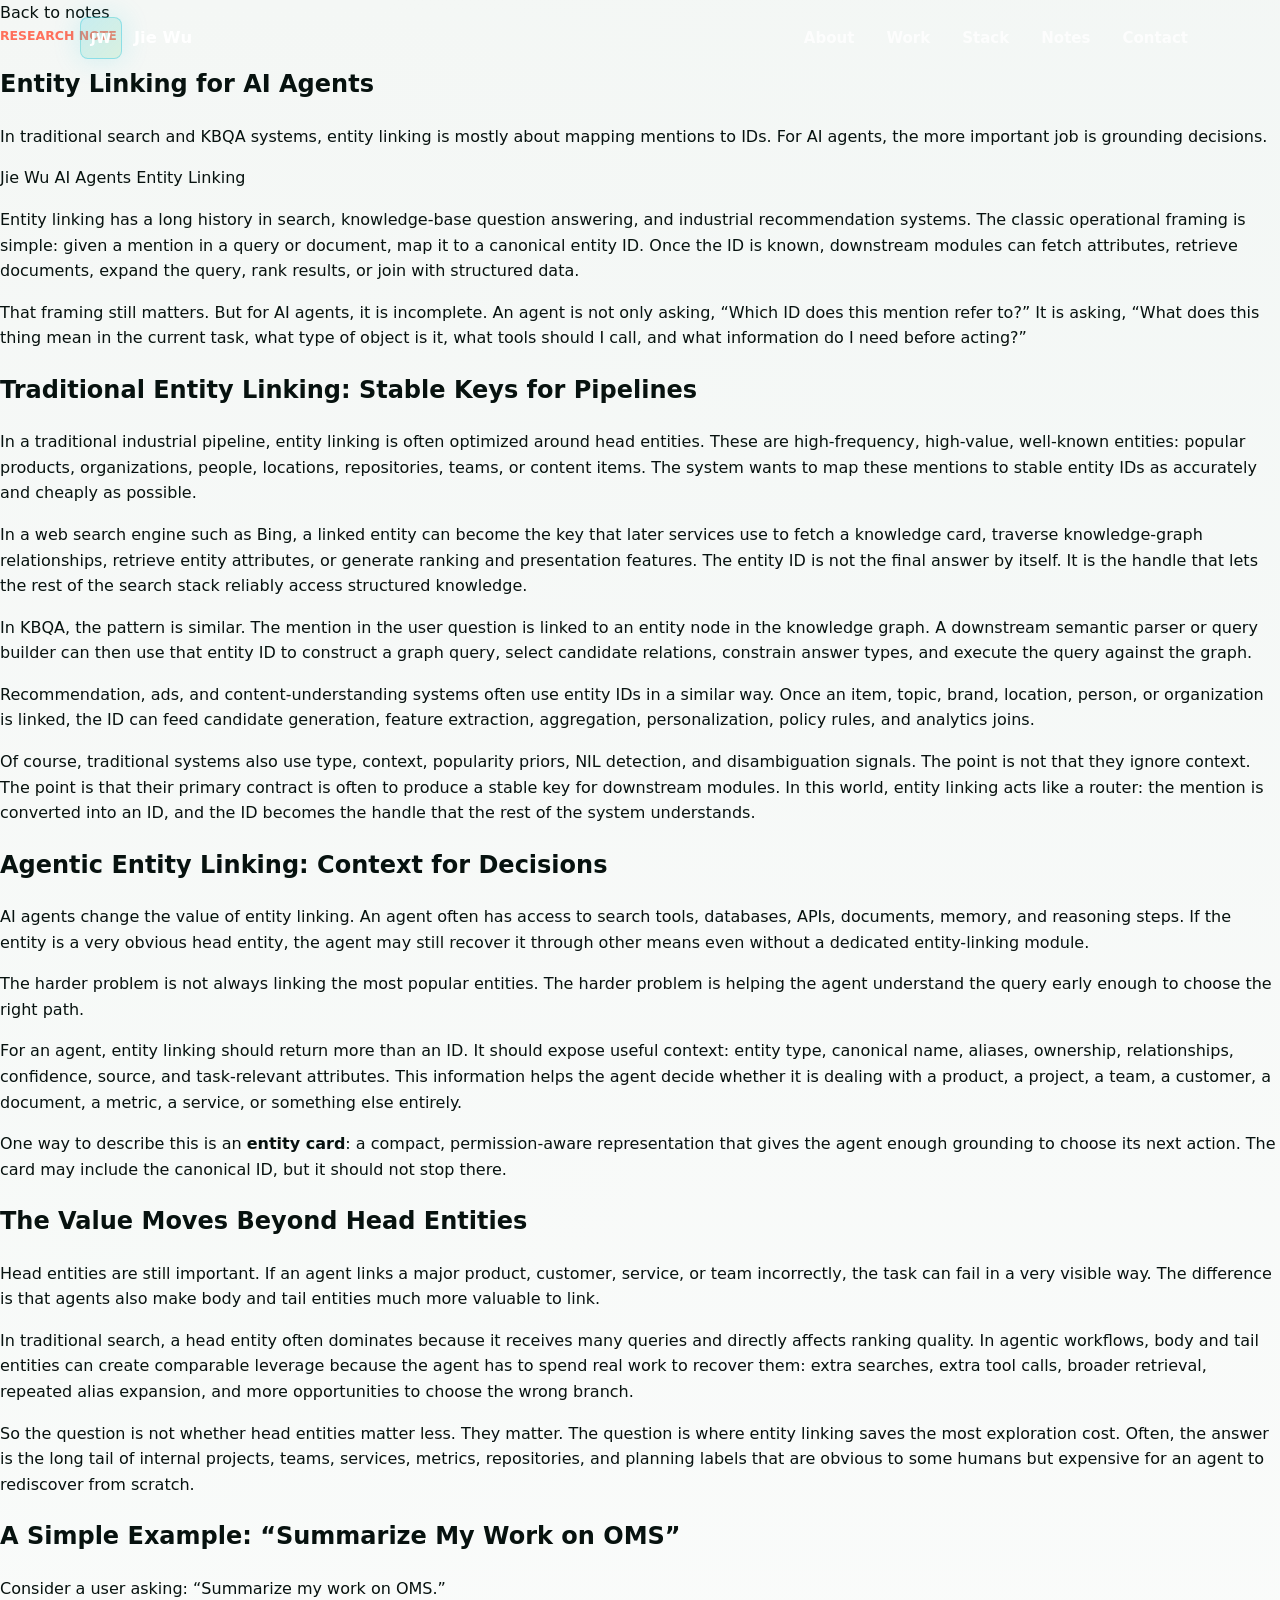
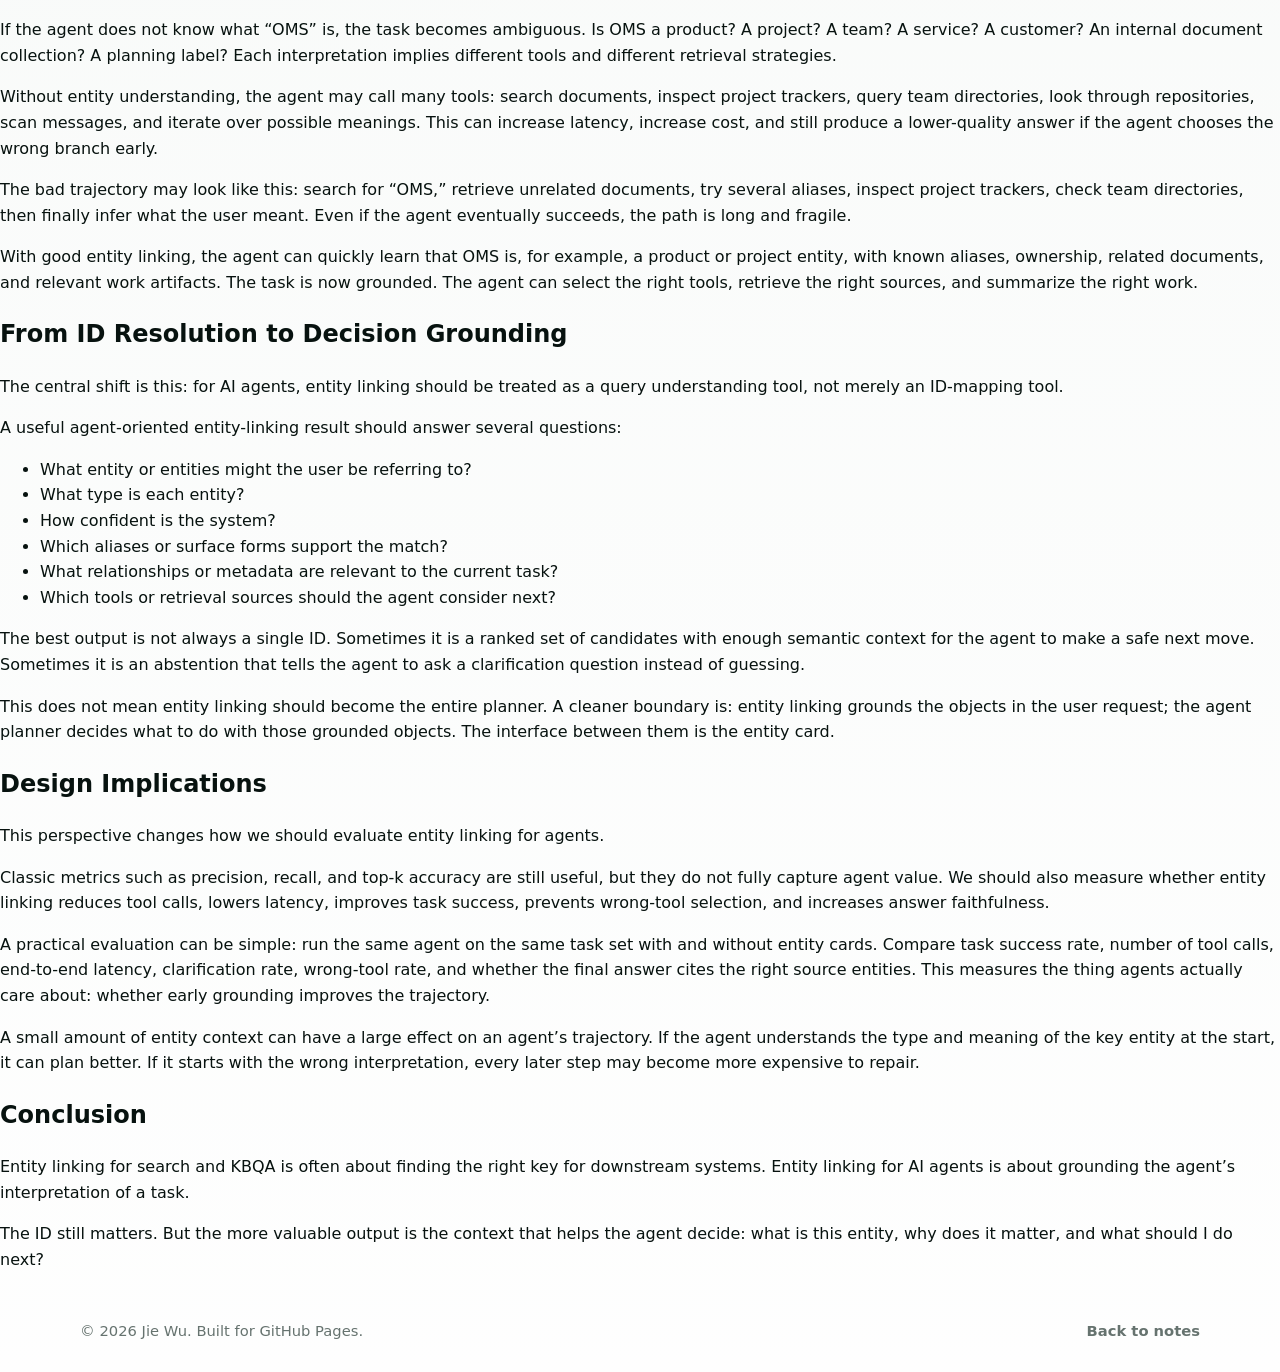
==== articles/entity-linking-for-ai-agents.html @ 27c6b1e0 "new article for EL" ====
<!doctype html>
<html lang="en">
  <head>
    <meta charset="utf-8">
    <meta name="viewport" content="width=device-width, initial-scale=1">
    <meta
      name="description"
      content="Entity linking for AI agents should be treated as decision grounding, not only ID resolution."
    >
    <meta property="og:title" content="Entity Linking for AI Agents | Jie Wu">
    <meta
      property="og:description"
      content="Why entity linking for agents is different from entity linking for search and KBQA."
    >
    <meta property="og:type" content="article">
    <meta property="og:image" content="../assets/hero-ai.png">
    <title>Entity Linking for AI Agents | Jie Wu</title>
    <link rel="stylesheet" href="../styles.css">
  </head>
  <body class="article-page">
    <a class="skip-link" href="#main">Skip to content</a>

    <header class="site-header is-scrolled" data-header>
      <nav class="nav" aria-label="Primary navigation">
        <a class="brand" href="../index.html" aria-label="Back to homepage">
          <span class="brand-mark" aria-hidden="true">JW</span>
          <span class="brand-text">Jie Wu</span>
        </a>

        <button class="nav-toggle" type="button" aria-expanded="false" aria-controls="nav-links">
          <span class="sr-only">Open navigation</span>
          <span aria-hidden="true"></span>
          <span aria-hidden="true"></span>
          <span aria-hidden="true"></span>
        </button>

        <div class="nav-links" id="nav-links">
          <a href="../index.html#about">About</a>
          <a href="../index.html#work">Work</a>
          <a href="../index.html#stack">Stack</a>
          <a href="../index.html#notes">Notes</a>
          <a href="../index.html#contact">Contact</a>
        </div>
      </nav>
    </header>

    <main id="main">
      <article class="article">
        <header class="article-hero">
          <a class="back-link" href="../index.html#notes">Back to notes</a>
          <p class="section-kicker">Research Note</p>
          <h1>Entity Linking for AI Agents</h1>
          <p class="article-subtitle">
            In traditional search and KBQA systems, entity linking is mostly about mapping mentions
            to IDs. For AI agents, the more important job is grounding decisions.
          </p>
          <div class="article-meta">
            <span>Jie Wu</span>
            <span>AI Agents</span>
            <span>Entity Linking</span>
          </div>
        </header>

        <div class="article-body">
          <p>
            Entity linking has a long history in search, knowledge-base question answering, and
            industrial recommendation systems. The classic operational framing is simple: given a
            mention in a query or document, map it to a canonical entity ID. Once the ID is known,
            downstream modules can fetch attributes, retrieve documents, expand the query, rank
            results, or join with structured data.
          </p>

          <p>
            That framing still matters. But for AI agents, it is incomplete. An agent is not only
            asking, “Which ID does this mention refer to?” It is asking, “What does this thing mean
            in the current task, what type of object is it, what tools should I call, and what
            information do I need before acting?”
          </p>

          <h2>Traditional Entity Linking: Stable Keys for Pipelines</h2>
          <p>
            In a traditional industrial pipeline, entity linking is often optimized around head
            entities. These are high-frequency, high-value, well-known entities: popular products,
            organizations, people, locations, repositories, teams, or content items. The system wants
            to map these mentions to stable entity IDs as accurately and cheaply as possible.
          </p>

          <p>
            In a web search engine such as Bing, a linked entity can become the key that later
            services use to fetch a knowledge card, traverse knowledge-graph relationships, retrieve
            entity attributes, or generate ranking and presentation features. The entity ID is not the
            final answer by itself. It is the handle that lets the rest of the search stack reliably
            access structured knowledge.
          </p>

          <p>
            In KBQA, the pattern is similar. The mention in the user question is linked to an entity
            node in the knowledge graph. A downstream semantic parser or query builder can then use
            that entity ID to construct a graph query, select candidate relations, constrain answer
            types, and execute the query against the graph.
          </p>

          <p>
            Recommendation, ads, and content-understanding systems often use entity IDs in a similar
            way. Once an item, topic, brand, location, person, or organization is linked, the ID can
            feed candidate generation, feature extraction, aggregation, personalization, policy
            rules, and analytics joins.
          </p>

          <p>
            Of course, traditional systems also use type, context, popularity priors, NIL detection,
            and disambiguation signals. The point is not that they ignore context. The point is that
            their primary contract is often to produce a stable key for downstream modules. In this
            world, entity linking acts like a router: the mention is converted into an ID, and the ID
            becomes the handle that the rest of the system understands.
          </p>

          <h2>Agentic Entity Linking: Context for Decisions</h2>
          <p>
            AI agents change the value of entity linking. An agent often has access to search tools,
            databases, APIs, documents, memory, and reasoning steps. If the entity is a very obvious
            head entity, the agent may still recover it through other means even without a dedicated
            entity-linking module.
          </p>

          <p>
            The harder problem is not always linking the most popular entities. The harder problem is
            helping the agent understand the query early enough to choose the right path.
          </p>

          <p>
            For an agent, entity linking should return more than an ID. It should expose useful
            context: entity type, canonical name, aliases, ownership, relationships, confidence,
            source, and task-relevant attributes. This information helps the agent decide whether it
            is dealing with a product, a project, a team, a customer, a document, a metric, a service,
            or something else entirely.
          </p>

          <p>
            One way to describe this is an <strong>entity card</strong>: a compact,
            permission-aware representation that gives the agent enough grounding to choose its next
            action. The card may include the canonical ID, but it should not stop there.
          </p>

          <h2>The Value Moves Beyond Head Entities</h2>
          <p>
            Head entities are still important. If an agent links a major product, customer, service,
            or team incorrectly, the task can fail in a very visible way. The difference is that
            agents also make body and tail entities much more valuable to link.
          </p>

          <p>
            In traditional search, a head entity often dominates because it receives many queries and
            directly affects ranking quality. In agentic workflows, body and tail entities can create
            comparable leverage because the agent has to spend real work to recover them: extra
            searches, extra tool calls, broader retrieval, repeated alias expansion, and more
            opportunities to choose the wrong branch.
          </p>

          <p>
            So the question is not whether head entities matter less. They matter. The question is
            where entity linking saves the most exploration cost. Often, the answer is the long tail
            of internal projects, teams, services, metrics, repositories, and planning labels that
            are obvious to some humans but expensive for an agent to rediscover from scratch.
          </p>

          <h2>A Simple Example: “Summarize My Work on OMS”</h2>
          <p>
            Consider a user asking: “Summarize my work on OMS.”
          </p>

          <p>
            If the agent does not know what “OMS” is, the task becomes ambiguous. Is OMS a product?
            A project? A team? A service? A customer? An internal document collection? A planning
            label? Each interpretation implies different tools and different retrieval strategies.
          </p>

          <p>
            Without entity understanding, the agent may call many tools: search documents, inspect
            project trackers, query team directories, look through repositories, scan messages, and
            iterate over possible meanings. This can increase latency, increase cost, and still
            produce a lower-quality answer if the agent chooses the wrong branch early.
          </p>

          <p>
            The bad trajectory may look like this: search for “OMS,” retrieve unrelated documents,
            try several aliases, inspect project trackers, check team directories, then finally infer
            what the user meant. Even if the agent eventually succeeds, the path is long and fragile.
          </p>

          <p>
            With good entity linking, the agent can quickly learn that OMS is, for example, a product
            or project entity, with known aliases, ownership, related documents, and relevant work
            artifacts. The task is now grounded. The agent can select the right tools, retrieve the
            right sources, and summarize the right work.
          </p>

          <h2>From ID Resolution to Decision Grounding</h2>
          <p>
            The central shift is this: for AI agents, entity linking should be treated as a query
            understanding tool, not merely an ID-mapping tool.
          </p>

          <p>
            A useful agent-oriented entity-linking result should answer several questions:
          </p>

          <ul>
            <li>What entity or entities might the user be referring to?</li>
            <li>What type is each entity?</li>
            <li>How confident is the system?</li>
            <li>Which aliases or surface forms support the match?</li>
            <li>What relationships or metadata are relevant to the current task?</li>
            <li>Which tools or retrieval sources should the agent consider next?</li>
          </ul>

          <p>
            The best output is not always a single ID. Sometimes it is a ranked set of candidates
            with enough semantic context for the agent to make a safe next move. Sometimes it is an
            abstention that tells the agent to ask a clarification question instead of guessing.
          </p>

          <p>
            This does not mean entity linking should become the entire planner. A cleaner boundary is:
            entity linking grounds the objects in the user request; the agent planner decides what to
            do with those grounded objects. The interface between them is the entity card.
          </p>

          <h2>Design Implications</h2>
          <p>
            This perspective changes how we should evaluate entity linking for agents.
          </p>

          <p>
            Classic metrics such as precision, recall, and top-k accuracy are still useful, but they
            do not fully capture agent value. We should also measure whether entity linking reduces
            tool calls, lowers latency, improves task success, prevents wrong-tool selection, and
            increases answer faithfulness.
          </p>

          <p>
            A practical evaluation can be simple: run the same agent on the same task set with and
            without entity cards. Compare task success rate, number of tool calls, end-to-end latency,
            clarification rate, wrong-tool rate, and whether the final answer cites the right source
            entities. This measures the thing agents actually care about: whether early grounding
            improves the trajectory.
          </p>

          <p>
            A small amount of entity context can have a large effect on an agent’s trajectory. If the
            agent understands the type and meaning of the key entity at the start, it can plan better.
            If it starts with the wrong interpretation, every later step may become more expensive to
            repair.
          </p>

          <h2>Conclusion</h2>
          <p>
            Entity linking for search and KBQA is often about finding the right key for downstream
            systems. Entity linking for AI agents is about grounding the agent’s interpretation of a
            task.
          </p>

          <p>
            The ID still matters. But the more valuable output is the context that helps the agent
            decide: what is this entity, why does it matter, and what should I do next?
          </p>
        </div>
      </article>
    </main>

    <footer class="footer">
      <p>&copy; <span data-year></span> Jie Wu. Built for GitHub Pages.</p>
      <a href="../index.html#notes">Back to notes</a>
    </footer>

    <script src="../script.js"></script>
  </body>
</html>
---- styles.css ----
:root {
  --bg: #f4f7f5;
  --bg-strong: #e8f1ec;
  --ink: #07120f;
  --muted: #66736f;
  --line: rgba(7, 18, 15, 0.14);
  --panel: rgba(255, 255, 255, 0.82);
  --graphite: #07120f;
  --graphite-2: #0d1d1a;
  --cyan: #24c6dc;
  --green: #4ecb71;
  --amber: #f0b64a;
  --coral: #ff705c;
  --white: #ffffff;
  --shadow: 0 22px 70px rgba(7, 18, 15, 0.16);
  --radius: 8px;
  --max-width: 1120px;
  color-scheme: light;
}

* {
  box-sizing: border-box;
}

html {
  scroll-behavior: smooth;
}

body {
  margin: 0;
  min-width: 320px;
  background:
    linear-gradient(180deg, rgba(244, 247, 245, 0.96), rgba(255, 255, 255, 0.9)),
    radial-gradient(circle at 92% 8%, rgba(36, 198, 220, 0.13), transparent 28%),
    radial-gradient(circle at 8% 42%, rgba(78, 203, 113, 0.12), transparent 26%),
    var(--bg);
  color: var(--ink);
  font-family:
    Inter,
    ui-sans-serif,
    system-ui,
    -apple-system,
    BlinkMacSystemFont,
    "Segoe UI",
    sans-serif;
  line-height: 1.6;
}

body.nav-open {
  overflow: hidden;
}

a {
  color: inherit;
  text-decoration: none;
}

img {
  display: block;
  max-width: 100%;
}

.skip-link {
  position: fixed;
  top: 12px;
  left: 12px;
  z-index: 100;
  transform: translateY(-150%);
  border-radius: var(--radius);
  background: var(--white);
  color: var(--ink);
  padding: 10px 14px;
  transition: transform 180ms ease;
}

.skip-link:focus {
  transform: translateY(0);
}

.sr-only {
  position: absolute;
  width: 1px;
  height: 1px;
  margin: -1px;
  overflow: hidden;
  clip: rect(0, 0, 0, 0);
  white-space: nowrap;
  border: 0;
}

.site-header {
  position: fixed;
  inset: 0 0 auto;
  z-index: 20;
  color: var(--white);
  transition:
    background-color 180ms ease,
    box-shadow 180ms ease,
    backdrop-filter 180ms ease;
}

.site-header.is-scrolled {
  background: rgba(7, 18, 15, 0.82);
  box-shadow: 0 12px 34px rgba(7, 18, 15, 0.24);
  backdrop-filter: blur(18px);
}

.nav {
  display: flex;
  align-items: center;
  justify-content: space-between;
  width: min(100% - 32px, var(--max-width));
  min-height: 76px;
  margin: 0 auto;
  gap: 24px;
}

.brand {
  display: inline-flex;
  align-items: center;
  gap: 12px;
  font-weight: 760;
}

.brand-mark {
  display: grid;
  place-items: center;
  width: 42px;
  aspect-ratio: 1;
  border: 1px solid rgba(36, 198, 220, 0.38);
  border-radius: var(--radius);
  background:
    linear-gradient(135deg, rgba(36, 198, 220, 0.22), rgba(78, 203, 113, 0.16)),
    rgba(255, 255, 255, 0.08);
  color: var(--white);
  font-size: 0.86rem;
  box-shadow: 0 0 28px rgba(36, 198, 220, 0.18);
}

.brand-text {
  font-size: 1.02rem;
}

.nav-links {
  display: flex;
  align-items: center;
  gap: 8px;
  color: rgba(255, 255, 255, 0.78);
  font-size: 0.94rem;
  font-weight: 660;
}

.nav-links a {
  border-radius: var(--radius);
  padding: 10px 12px;
  transition:
    background-color 160ms ease,
    color 160ms ease;
}

.nav-links a:hover,
.nav-links a:focus-visible {
  background: rgba(255, 255, 255, 0.1);
  color: var(--white);
}

.nav-toggle {
  display: none;
  width: 44px;
  aspect-ratio: 1;
  border: 1px solid rgba(255, 255, 255, 0.2);
  border-radius: var(--radius);
  background: rgba(255, 255, 255, 0.08);
  color: var(--white);
}

.nav-toggle span[aria-hidden="true"] {
  display: block;
  width: 18px;
  height: 2px;
  margin: 4px auto;
  border-radius: 999px;
  background: currentColor;
}

.hero {
  position: relative;
  display: grid;
  align-items: end;
  min-height: 90svh;
  padding: 132px 0 66px;
  overflow: hidden;
  isolation: isolate;
  background: var(--graphite);
  color: var(--white);
}

.hero::after {
  content: "";
  position: absolute;
  inset: auto 0 0;
  height: 20%;
  background: linear-gradient(180deg, rgba(244, 247, 245, 0), var(--bg));
  z-index: -1;
}

.hero-image {
  position: absolute;
  inset: 0;
  z-index: -4;
  width: 100%;
  height: 100%;
  object-fit: cover;
}

.hero-scrim {
  position: absolute;
  inset: 0;
  z-index: -3;
  background:
    linear-gradient(90deg, rgba(7, 18, 15, 0.94) 0%, rgba(7, 18, 15, 0.76) 38%, rgba(7, 18, 15, 0.22) 78%),
    linear-gradient(0deg, rgba(7, 18, 15, 0.72), rgba(7, 18, 15, 0.1));
}

.hero-grid {
  position: absolute;
  inset: 0;
  z-index: -2;
  opacity: 0.32;
  background-image:
    linear-gradient(rgba(36, 198, 220, 0.16) 1px, transparent 1px),
    linear-gradient(90deg, rgba(36, 198, 220, 0.12) 1px, transparent 1px);
  background-size: 56px 56px;
  mask-image: linear-gradient(90deg, rgba(0, 0, 0, 0.76), transparent 70%);
}

.hero-content {
  width: min(100% - 32px, var(--max-width));
  margin: 0 auto;
}

.eyebrow,
.section-kicker {
  margin: 0 0 14px;
  color: var(--coral);
  font-size: 0.78rem;
  font-weight: 850;
  letter-spacing: 0;
  text-transform: uppercase;
}

.hero h1,
.section h2,
.contact-section h2 {
  margin: 0;
  font-weight: 820;
  line-height: 1.04;
  letter-spacing: 0;
}

.hero h1 {
  max-width: 760px;
  color: var(--white);
  font-size: clamp(4rem, 11vw, 8.8rem);
}

.hero-copy {
  max-width: 690px;
  margin: 24px 0 0;
  color: rgba(255, 255, 255, 0.78);
  font-size: clamp(1.08rem, 2vw, 1.36rem);
}

.hero-actions,
.contact-actions {
  display: flex;
  flex-wrap: wrap;
  gap: 12px;
  margin-top: 32px;
}

.button {
  display: inline-flex;
  align-items: center;
  justify-content: center;
  min-height: 48px;
  border: 1px solid transparent;
  border-radius: var(--radius);
  padding: 12px 18px;
  font-weight: 780;
  transition:
    transform 160ms ease,
    box-shadow 160ms ease,
    background-color 160ms ease,
    border-color 160ms ease;
}

.button:hover,
.button:focus-visible {
  transform: translateY(-2px);
}

.button.primary {
  background: var(--green);
  color: var(--graphite);
  box-shadow: 0 14px 30px rgba(78, 203, 113, 0.24);
}

.button.secondary {
  border-color: rgba(255, 255, 255, 0.22);
  background: rgba(255, 255, 255, 0.08);
  color: var(--white);
}

.hero-stats {
  display: grid;
  grid-template-columns: repeat(3, minmax(0, 1fr));
  width: min(100%, 820px);
  margin: 48px 0 0;
  border: 1px solid rgba(255, 255, 255, 0.16);
  border-radius: var(--radius);
  background: rgba(7, 18, 15, 0.58);
  box-shadow: 0 24px 70px rgba(7, 18, 15, 0.28);
  backdrop-filter: blur(16px);
}

.hero-stats div {
  padding: 18px;
}

.hero-stats div + div {
  border-left: 1px solid rgba(255, 255, 255, 0.14);
}

.hero-stats dt {
  margin: 0 0 4px;
  color: rgba(255, 255, 255, 0.56);
  font-size: 0.78rem;
  font-weight: 850;
  text-transform: uppercase;
}

.hero-stats dd {
  margin: 0;
  color: var(--white);
  font-size: 0.98rem;
  font-weight: 780;
}

.section {
  padding: 92px 0;
}

.section-inner {
  width: min(100% - 32px, var(--max-width));
  margin: 0 auto;
}

.two-column {
  display: grid;
  grid-template-columns: minmax(0, 0.9fr) minmax(0, 1fr);
  gap: 64px;
  align-items: start;
}

.section h2 {
  max-width: 820px;
  color: var(--ink);
  font-size: clamp(2rem, 4vw, 3.9rem);
}

.prose {
  color: rgba(7, 18, 15, 0.72);
  font-size: 1.06rem;
}

.prose p {
  margin: 0;
}

.prose p + p {
  margin-top: 18px;
}

.intro-band {
  background:
    linear-gradient(135deg, rgba(36, 198, 220, 0.12), rgba(78, 203, 113, 0.1)),
    var(--bg-strong);
}

.stack-band {
  background:
    linear-gradient(135deg, rgba(7, 18, 15, 0.96), rgba(13, 29, 26, 0.94)),
    var(--graphite);
  color: var(--white);
}

.stack-band h2 {
  color: var(--white);
}

.section-heading {
  display: flex;
  align-items: end;
  justify-content: space-between;
  gap: 24px;
  margin-bottom: 34px;
}

.text-link {
  display: inline-flex;
  align-items: center;
  min-height: 40px;
  border-bottom: 2px solid var(--green);
  color: var(--graphite-2);
  font-weight: 820;
}

.project-grid,
.signal-grid {
  display: grid;
  grid-template-columns: repeat(3, minmax(0, 1fr));
  gap: 18px;
}

.project-card,
.signal-card {
  border-radius: var(--radius);
}

.project-card {
  display: flex;
  flex-direction: column;
  min-height: 382px;
  border: 1px solid var(--line);
  background: var(--white);
  padding: 24px;
  box-shadow: 0 16px 44px rgba(7, 18, 15, 0.08);
}

.project-card.accent {
  background:
    linear-gradient(135deg, rgba(36, 198, 220, 0.11), rgba(255, 255, 255, 0.86)),
    #eefafd;
}

.project-card.dark {
  background:
    linear-gradient(135deg, rgba(36, 198, 220, 0.12), rgba(78, 203, 113, 0.1)),
    var(--graphite-2);
  color: var(--white);
}

.project-meta {
  display: flex;
  justify-content: space-between;
  gap: 16px;
  color: var(--muted);
  font-size: 0.78rem;
  font-weight: 860;
  text-transform: uppercase;
}

.project-card.dark .project-meta,
.project-card.dark p {
  color: rgba(255, 255, 255, 0.7);
}

.project-card h3 {
  margin: auto 0 14px;
  font-size: 1.58rem;
  line-height: 1.18;
}

.project-card p {
  margin: 0;
  color: rgba(7, 18, 15, 0.68);
}

.project-card a {
  align-self: flex-start;
  margin-top: 30px;
  border-bottom: 2px solid currentColor;
  font-weight: 820;
}

.signal-grid {
  grid-template-columns: repeat(4, minmax(0, 1fr));
}

.signal-card {
  min-height: 238px;
  border: 1px solid rgba(255, 255, 255, 0.13);
  background:
    linear-gradient(180deg, rgba(255, 255, 255, 0.08), rgba(255, 255, 255, 0.03));
  padding: 22px;
}

.signal-card span {
  color: var(--green);
  font-size: 0.8rem;
  font-weight: 860;
  text-transform: uppercase;
}

.signal-card p {
  margin: 72px 0 0;
  color: rgba(255, 255, 255, 0.72);
}

.writing-list {
  display: grid;
  border-top: 1px solid var(--line);
}

.writing-item {
  display: flex;
  align-items: center;
  justify-content: space-between;
  gap: 18px;
  min-height: 82px;
  border-bottom: 1px solid var(--line);
  color: var(--ink);
  font-size: 1.18rem;
  font-weight: 780;
  transition:
    color 160ms ease,
    padding-left 160ms ease;
}

.writing-item:hover,
.writing-item:focus-visible {
  padding-left: 10px;
  color: #0f7a59;
}

.writing-item small {
  color: var(--muted);
  font-size: 0.78rem;
  font-weight: 860;
  text-transform: uppercase;
}

.contact-section {
  padding: 104px 0;
  background:
    linear-gradient(135deg, rgba(36, 198, 220, 0.08), rgba(78, 203, 113, 0.1)),
    var(--graphite);
  color: var(--white);
}

.contact-inner {
  width: min(100% - 32px, 900px);
  margin: 0 auto;
  text-align: center;
}

.contact-section h2 {
  color: var(--white);
  font-size: clamp(2rem, 4.6vw, 4.2rem);
}

.contact-actions {
  justify-content: center;
}

.contact-section .button.secondary {
  border-color: rgba(255, 255, 255, 0.22);
  background: rgba(255, 255, 255, 0.08);
  color: var(--white);
}

.footer {
  display: flex;
  align-items: center;
  justify-content: space-between;
  gap: 18px;
  width: min(100% - 32px, var(--max-width));
  min-height: 84px;
  margin: 0 auto;
  color: var(--muted);
  font-size: 0.92rem;
}

.footer p {
  margin: 0;
}

.footer a {
  font-weight: 820;
}

@media (max-width: 960px) {
  .signal-grid {
    grid-template-columns: repeat(2, minmax(0, 1fr));
  }
}

@media (max-width: 860px) {
  .nav-toggle {
    display: block;
  }

  .nav-links {
    position: fixed;
    inset: 76px 16px auto;
    display: grid;
    gap: 4px;
    border: 1px solid rgba(255, 255, 255, 0.14);
    border-radius: var(--radius);
    background: rgba(7, 18, 15, 0.94);
    padding: 10px;
    box-shadow: var(--shadow);
    transform: translateY(-16px);
    opacity: 0;
    pointer-events: none;
    transition:
      opacity 160ms ease,
      transform 160ms ease;
  }

  body.nav-open .nav-links {
    transform: translateY(0);
    opacity: 1;
    pointer-events: auto;
  }

  .hero {
    min-height: auto;
    padding: 118px 0 54px;
  }

  .hero-scrim {
    background:
      linear-gradient(90deg, rgba(7, 18, 15, 0.96), rgba(7, 18, 15, 0.68)),
      linear-gradient(0deg, rgba(7, 18, 15, 0.76), rgba(7, 18, 15, 0.18));
  }

  .hero h1 {
    font-size: clamp(3.4rem, 18vw, 5.6rem);
  }

  .hero-stats,
  .two-column,
  .project-grid {
    grid-template-columns: 1fr;
  }

  .hero-stats div + div {
    border-top: 1px solid rgba(255, 255, 255, 0.14);
    border-left: 0;
  }

  .section {
    padding: 70px 0;
  }

  .section-heading {
    align-items: start;
    flex-direction: column;
  }

  .project-card {
    min-height: 300px;
  }
}

@media (max-width: 620px) {
  .nav {
    width: min(100% - 24px, var(--max-width));
  }

  .brand-text {
    display: none;
  }

  .hero-content,
  .section-inner,
  .contact-inner,
  .footer {
    width: min(100% - 24px, var(--max-width));
  }

  .hero-actions,
  .contact-actions {
    flex-direction: column;
  }

  .button {
    width: 100%;
  }

  .signal-grid {
    grid-template-columns: 1fr;
  }

  .signal-card {
    min-height: 190px;
  }

  .signal-card p {
    margin-top: 46px;
  }

  .writing-item {
    align-items: start;
    flex-direction: column;
    justify-content: center;
    min-height: 104px;
  }

  .footer {
    flex-direction: column;
    align-items: flex-start;
    justify-content: center;
    padding: 24px 0;
  }
}

@media (prefers-reduced-motion: reduce) {
  *,
  *::before,
  *::after {
    scroll-behavior: auto !important;
    transition-duration: 0.01ms !important;
    animation-duration: 0.01ms !important;
    animation-iteration-count: 1 !important;
  }
}
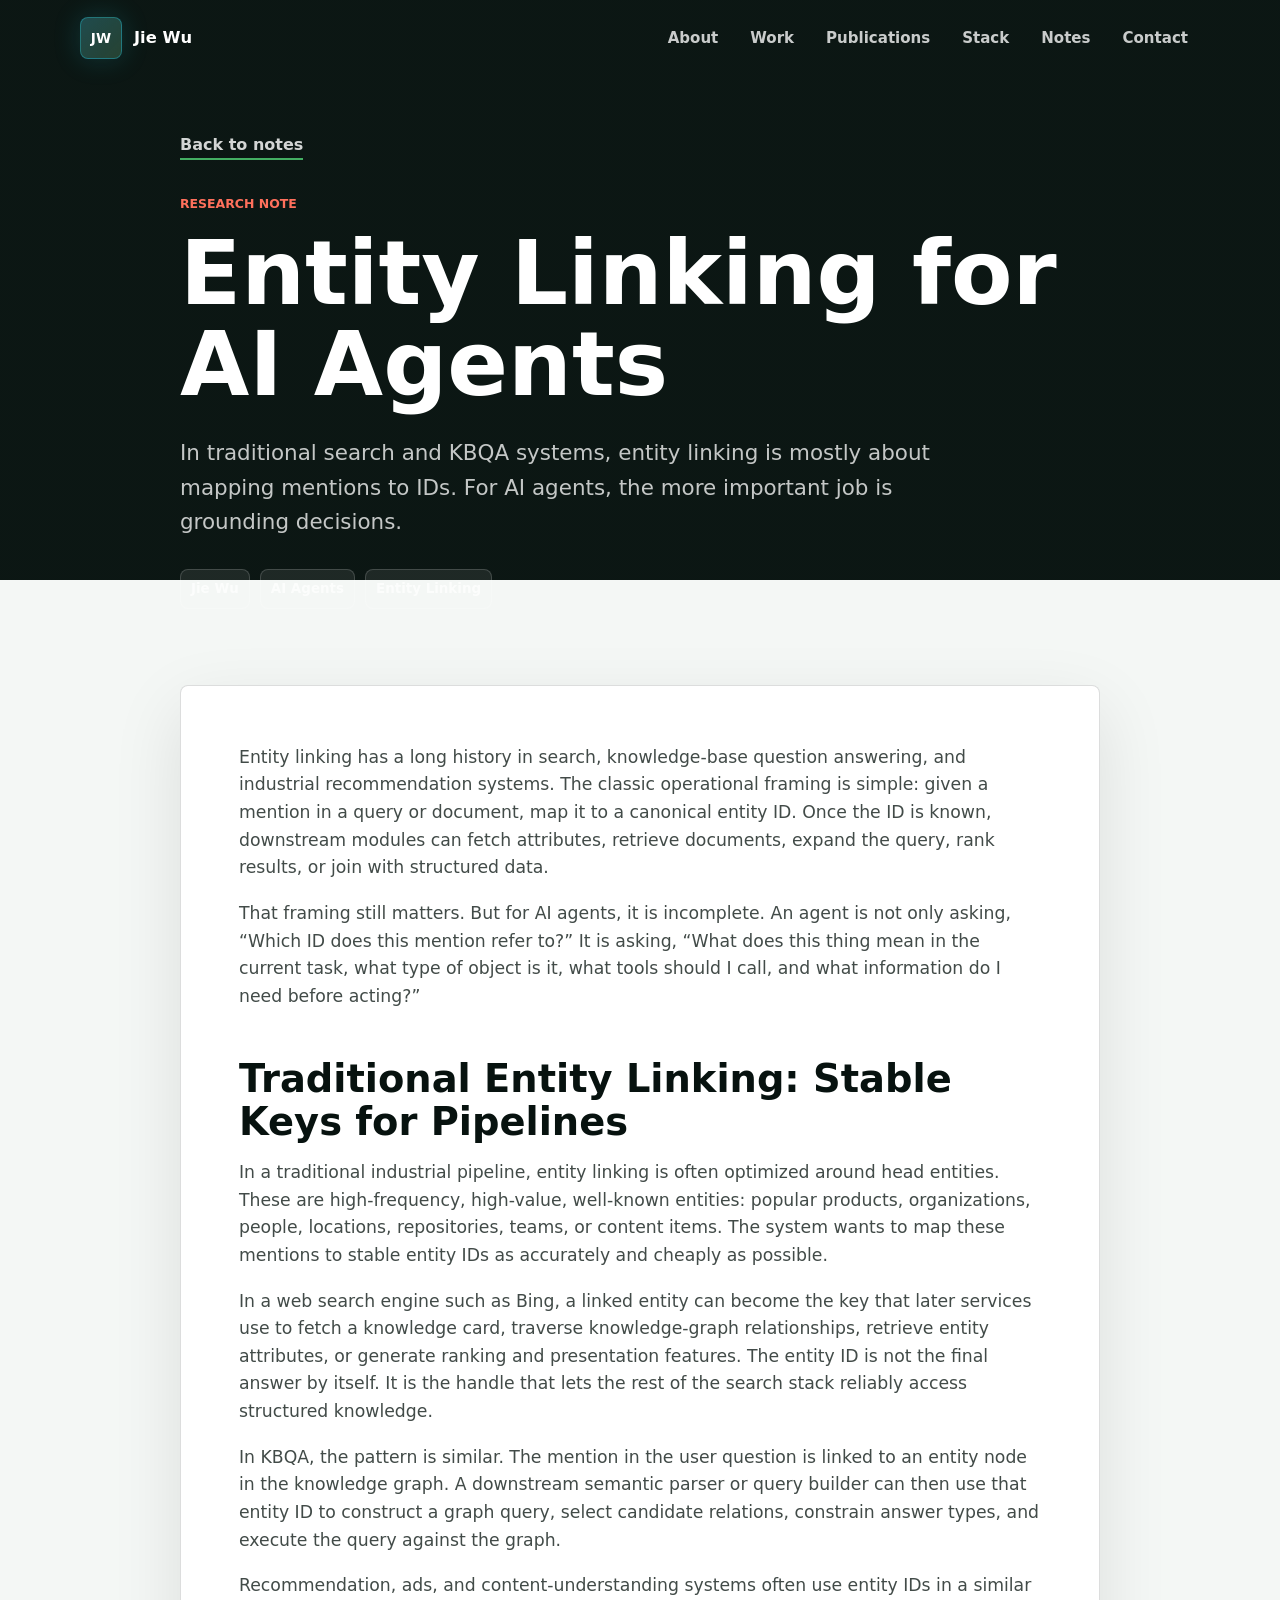
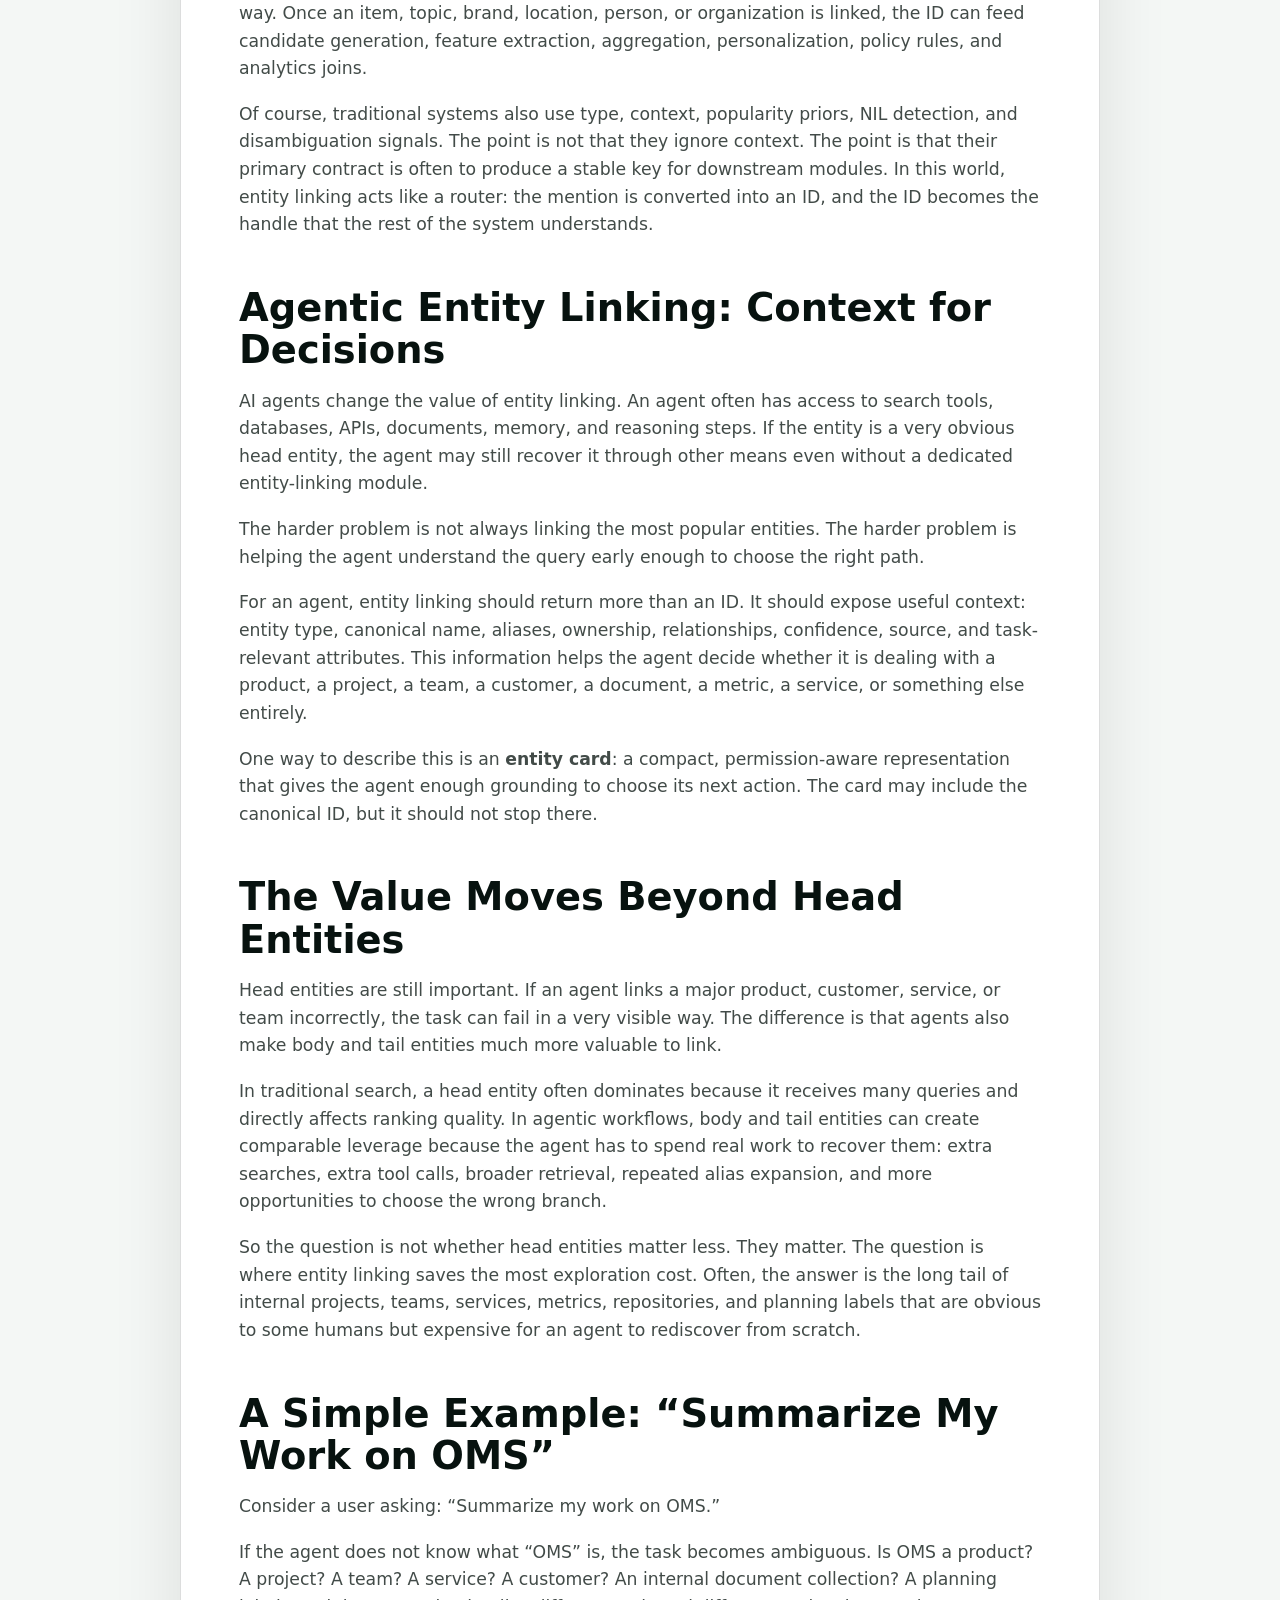
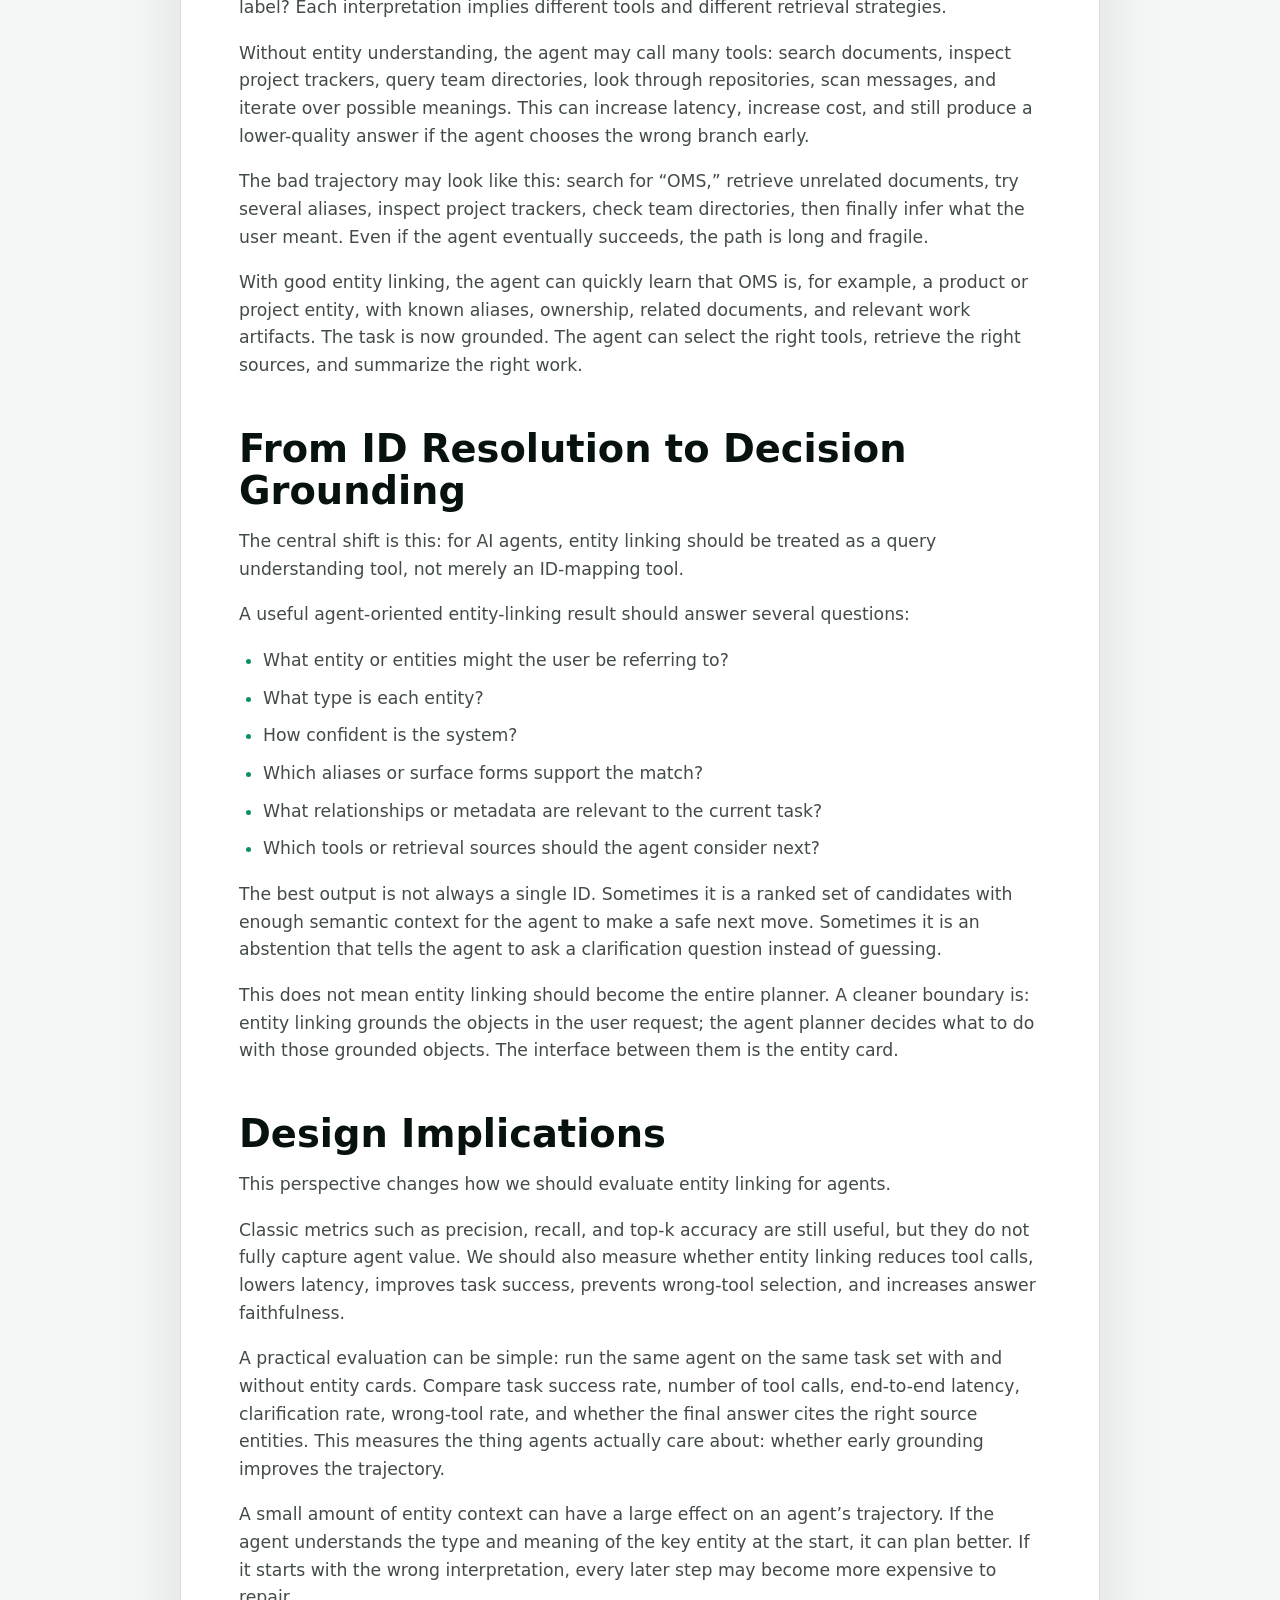
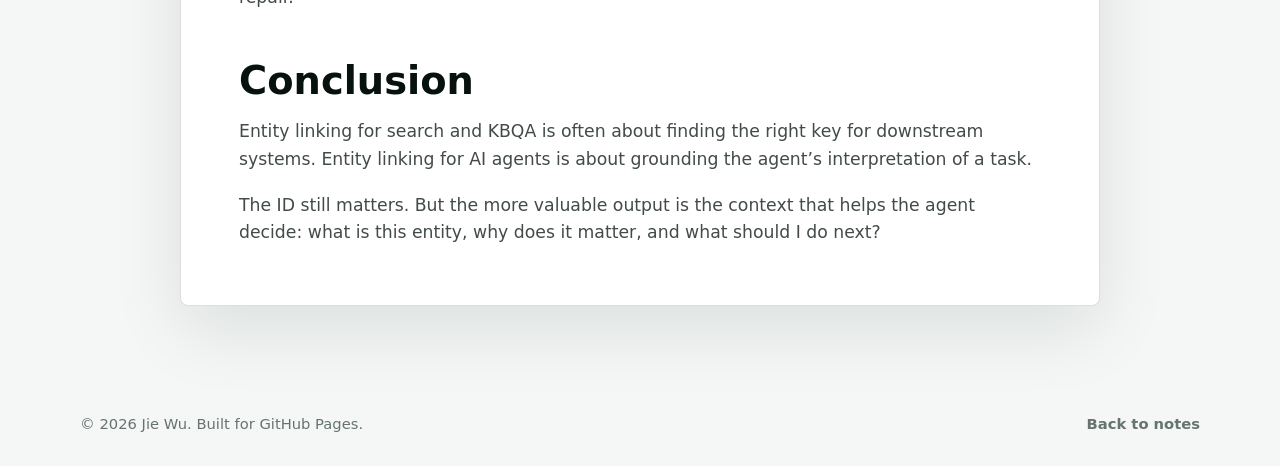
==== commit b3b6e361: "modify homepage" ====
--- a/articles/entity-linking-for-ai-agents.html
+++ b/articles/entity-linking-for-ai-agents.html
@@ -37,6 +37,7 @@
         <div class="nav-links" id="nav-links">
           <a href="../index.html#about">About</a>
           <a href="../index.html#work">Work</a>
+          <a href="../index.html#publications">Publications</a>
           <a href="../index.html#stack">Stack</a>
           <a href="../index.html#notes">Notes</a>
           <a href="../index.html#contact">Contact</a>
--- a/styles.css
+++ b/styles.css
@@ -50,6 +50,12 @@
   overflow: hidden;
 }
 
+body.article-page {
+  background:
+    linear-gradient(180deg, rgba(7, 18, 15, 0.98) 0, rgba(7, 18, 15, 0.98) 580px, rgba(244, 247, 245, 0.98) 580px),
+    var(--bg);
+}
+
 a {
   color: inherit;
   text-decoration: none;
@@ -416,11 +422,119 @@
   font-weight: 820;
 }
 
+.profile-links {
+  display: flex;
+  flex-wrap: wrap;
+  gap: 18px;
+}
+
 .project-grid,
 .signal-grid {
   display: grid;
   grid-template-columns: repeat(3, minmax(0, 1fr));
   gap: 18px;
+}
+
+.publications-band {
+  background:
+    linear-gradient(135deg, rgba(36, 198, 220, 0.08), rgba(78, 203, 113, 0.08)),
+    #f8fbfa;
+}
+
+.research-profile {
+  display: grid;
+  grid-template-columns: minmax(0, 0.9fr) minmax(0, 1.1fr);
+  gap: 18px;
+  margin-bottom: 24px;
+}
+
+.profile-panel,
+.publication-item {
+  border: 1px solid var(--line);
+  border-radius: var(--radius);
+  background: rgba(255, 255, 255, 0.86);
+  box-shadow: 0 16px 44px rgba(7, 18, 15, 0.07);
+}
+
+.profile-panel {
+  padding: 24px;
+}
+
+.profile-label {
+  color: var(--coral);
+  font-size: 0.78rem;
+  font-weight: 860;
+  text-transform: uppercase;
+}
+
+.profile-panel h3 {
+  margin: 52px 0 12px;
+  font-size: 1.48rem;
+  line-height: 1.18;
+}
+
+.profile-panel p {
+  margin: 0;
+  color: rgba(7, 18, 15, 0.68);
+}
+
+.topic-cloud {
+  display: flex;
+  flex-wrap: wrap;
+  align-content: flex-start;
+  gap: 10px;
+  border: 1px solid var(--line);
+  border-radius: var(--radius);
+  background:
+    linear-gradient(135deg, rgba(7, 18, 15, 0.94), rgba(13, 29, 26, 0.9)),
+    var(--graphite);
+  padding: 22px;
+}
+
+.topic-cloud span {
+  border: 1px solid rgba(255, 255, 255, 0.16);
+  border-radius: var(--radius);
+  background: rgba(255, 255, 255, 0.07);
+  color: rgba(255, 255, 255, 0.82);
+  padding: 8px 10px;
+  font-size: 0.88rem;
+  font-weight: 760;
+}
+
+.publication-list {
+  display: grid;
+  gap: 12px;
+}
+
+.publication-item {
+  display: grid;
+  grid-template-columns: minmax(0, 1fr) auto;
+  gap: 18px;
+  align-items: center;
+  padding: 20px 22px;
+}
+
+.publication-item h3 {
+  margin: 0 0 8px;
+  font-size: 1.1rem;
+  line-height: 1.28;
+}
+
+.publication-item p {
+  margin: 0 0 8px;
+  color: rgba(7, 18, 15, 0.62);
+}
+
+.publication-item span {
+  color: #0f7a59;
+  font-size: 0.82rem;
+  font-weight: 820;
+  text-transform: uppercase;
+}
+
+.publication-item a {
+  border-bottom: 2px solid var(--green);
+  font-weight: 820;
 }
 
 .project-card,
@@ -588,6 +702,106 @@
 
 .footer a {
   font-weight: 820;
+}
+
+.article {
+  width: min(100% - 32px, 920px);
+  margin: 0 auto;
+  padding: 132px 0 76px;
+}
+
+.article-hero {
+  color: var(--white);
+}
+
+.back-link {
+  display: inline-flex;
+  margin-bottom: 34px;
+  border-bottom: 2px solid rgba(78, 203, 113, 0.85);
+  color: rgba(255, 255, 255, 0.82);
+  font-weight: 780;
+}
+
+.article-hero h1 {
+  max-width: 900px;
+  margin: 0;
+  color: var(--white);
+  font-size: clamp(2.8rem, 7vw, 5.9rem);
+  font-weight: 830;
+  line-height: 1.02;
+  letter-spacing: 0;
+}
+
+.article-subtitle {
+  max-width: 780px;
+  margin: 26px 0 0;
+  color: rgba(255, 255, 255, 0.76);
+  font-size: clamp(1.08rem, 2vw, 1.34rem);
+}
+
+.article-meta {
+  display: flex;
+  flex-wrap: wrap;
+  gap: 10px;
+  margin-top: 30px;
+}
+
+.article-meta span {
+  border: 1px solid rgba(255, 255, 255, 0.16);
+  border-radius: var(--radius);
+  background: rgba(255, 255, 255, 0.08);
+  padding: 8px 10px;
+  color: rgba(255, 255, 255, 0.72);
+  font-size: 0.84rem;
+  font-weight: 760;
+}
+
+.article-body {
+  margin-top: 76px;
+  border: 1px solid var(--line);
+  border-radius: var(--radius);
+  background: rgba(255, 255, 255, 0.92);
+  box-shadow: 0 24px 70px rgba(7, 18, 15, 0.1);
+  padding: clamp(28px, 5vw, 58px);
+}
+
+.article-body p,
+.article-body li {
+  color: rgba(7, 18, 15, 0.76);
+  font-size: 1.08rem;
+}
+
+.article-body p {
+  margin: 0;
+}
+
+.article-body p + p,
+.article-body ul + p,
+.article-body p + ul {
+  margin-top: 18px;
+}
+
+.article-body h2 {
+  margin: 48px 0 16px;
+  color: var(--ink);
+  font-size: clamp(1.8rem, 3vw, 2.55rem);
+  line-height: 1.1;
+  letter-spacing: 0;
+}
+
+.article-body h2:first-child {
+  margin-top: 0;
+}
+
+.article-body ul {
+  display: grid;
+  gap: 10px;
+  margin-bottom: 0;
+  padding-left: 24px;
+}
+
+.article-body li::marker {
+  color: #0f8f67;
 }
 
 @media (max-width: 960px) {
@@ -642,7 +856,8 @@
 
   .hero-stats,
   .two-column,
-  .project-grid {
+  .project-grid,
+  .research-profile {
     grid-template-columns: 1fr;
   }
 
@@ -709,11 +924,24 @@
     min-height: 104px;
   }
 
+  .publication-item {
+    grid-template-columns: 1fr;
+  }
+
   .footer {
     flex-direction: column;
     align-items: flex-start;
     justify-content: center;
     padding: 24px 0;
+  }
+
+  .article {
+    width: min(100% - 24px, 920px);
+    padding-top: 112px;
+  }
+
+  .article-body {
+    margin-top: 54px;
   }
 }
 
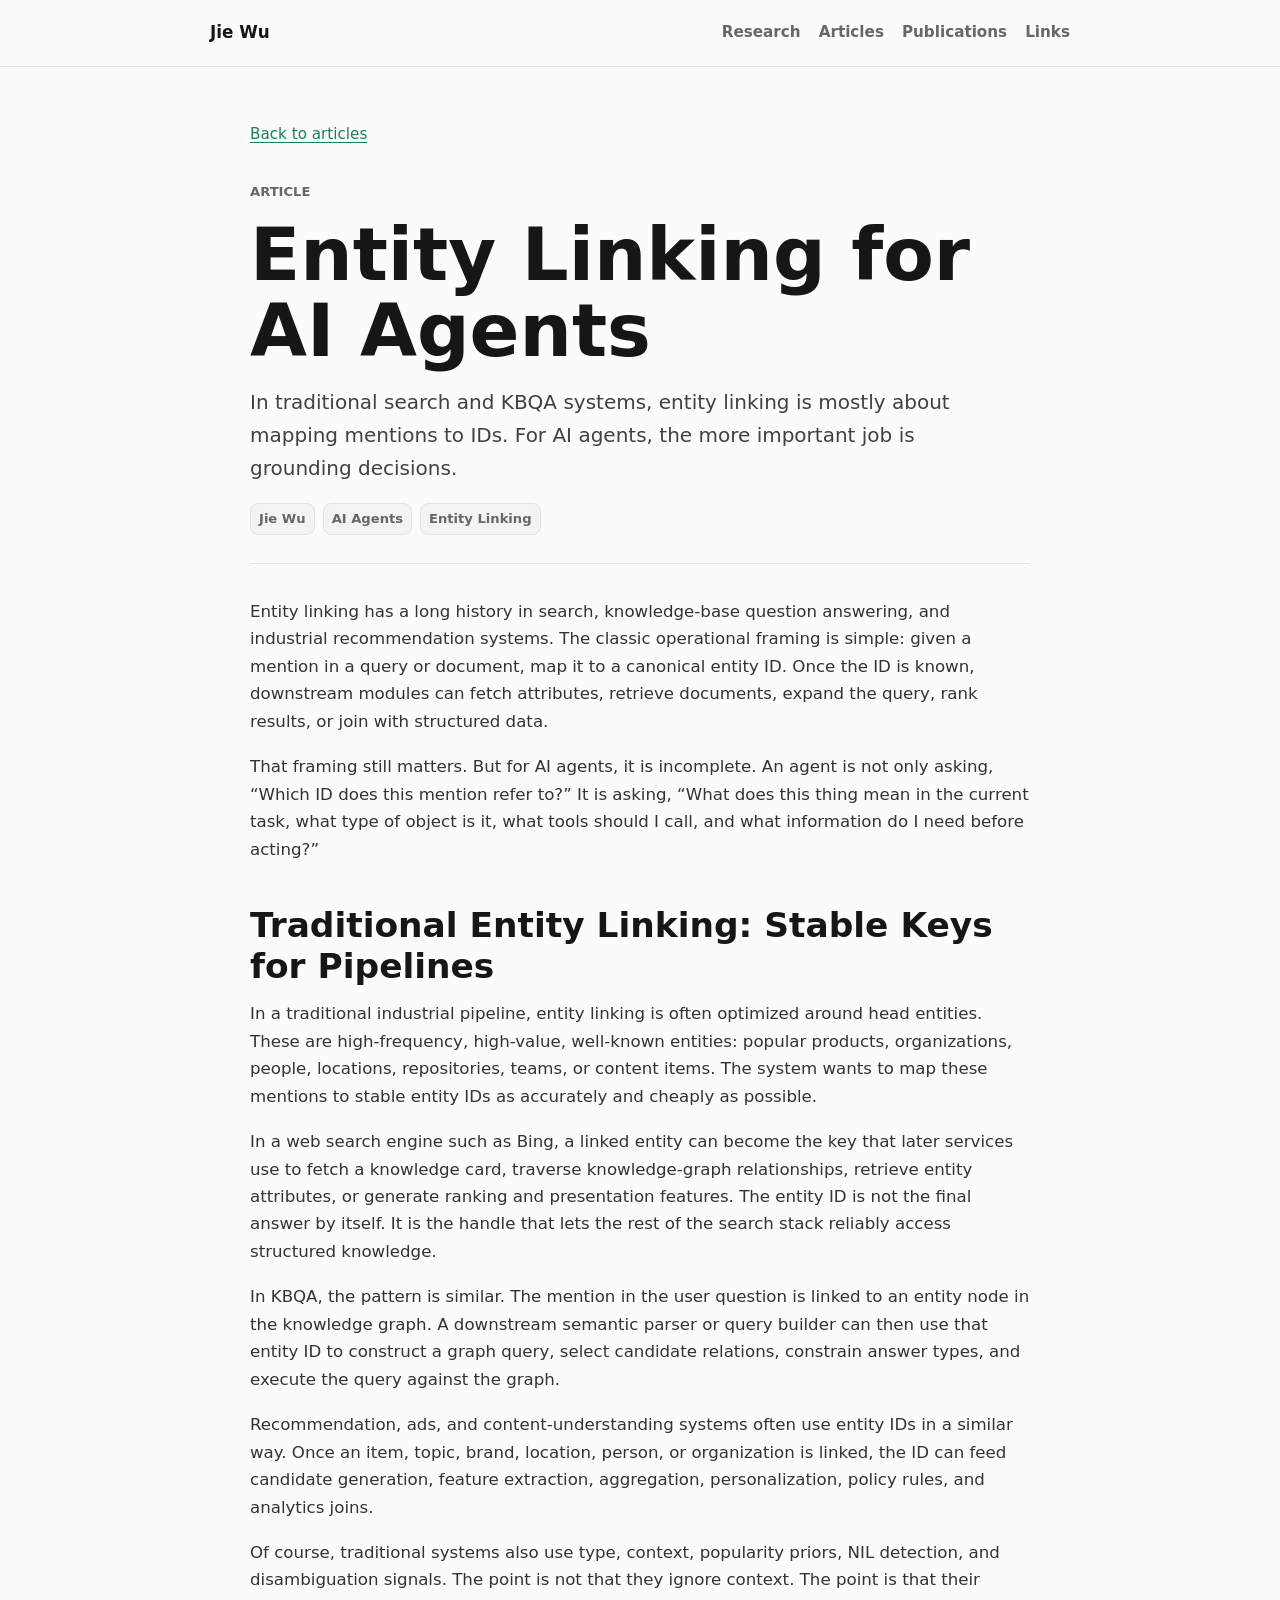
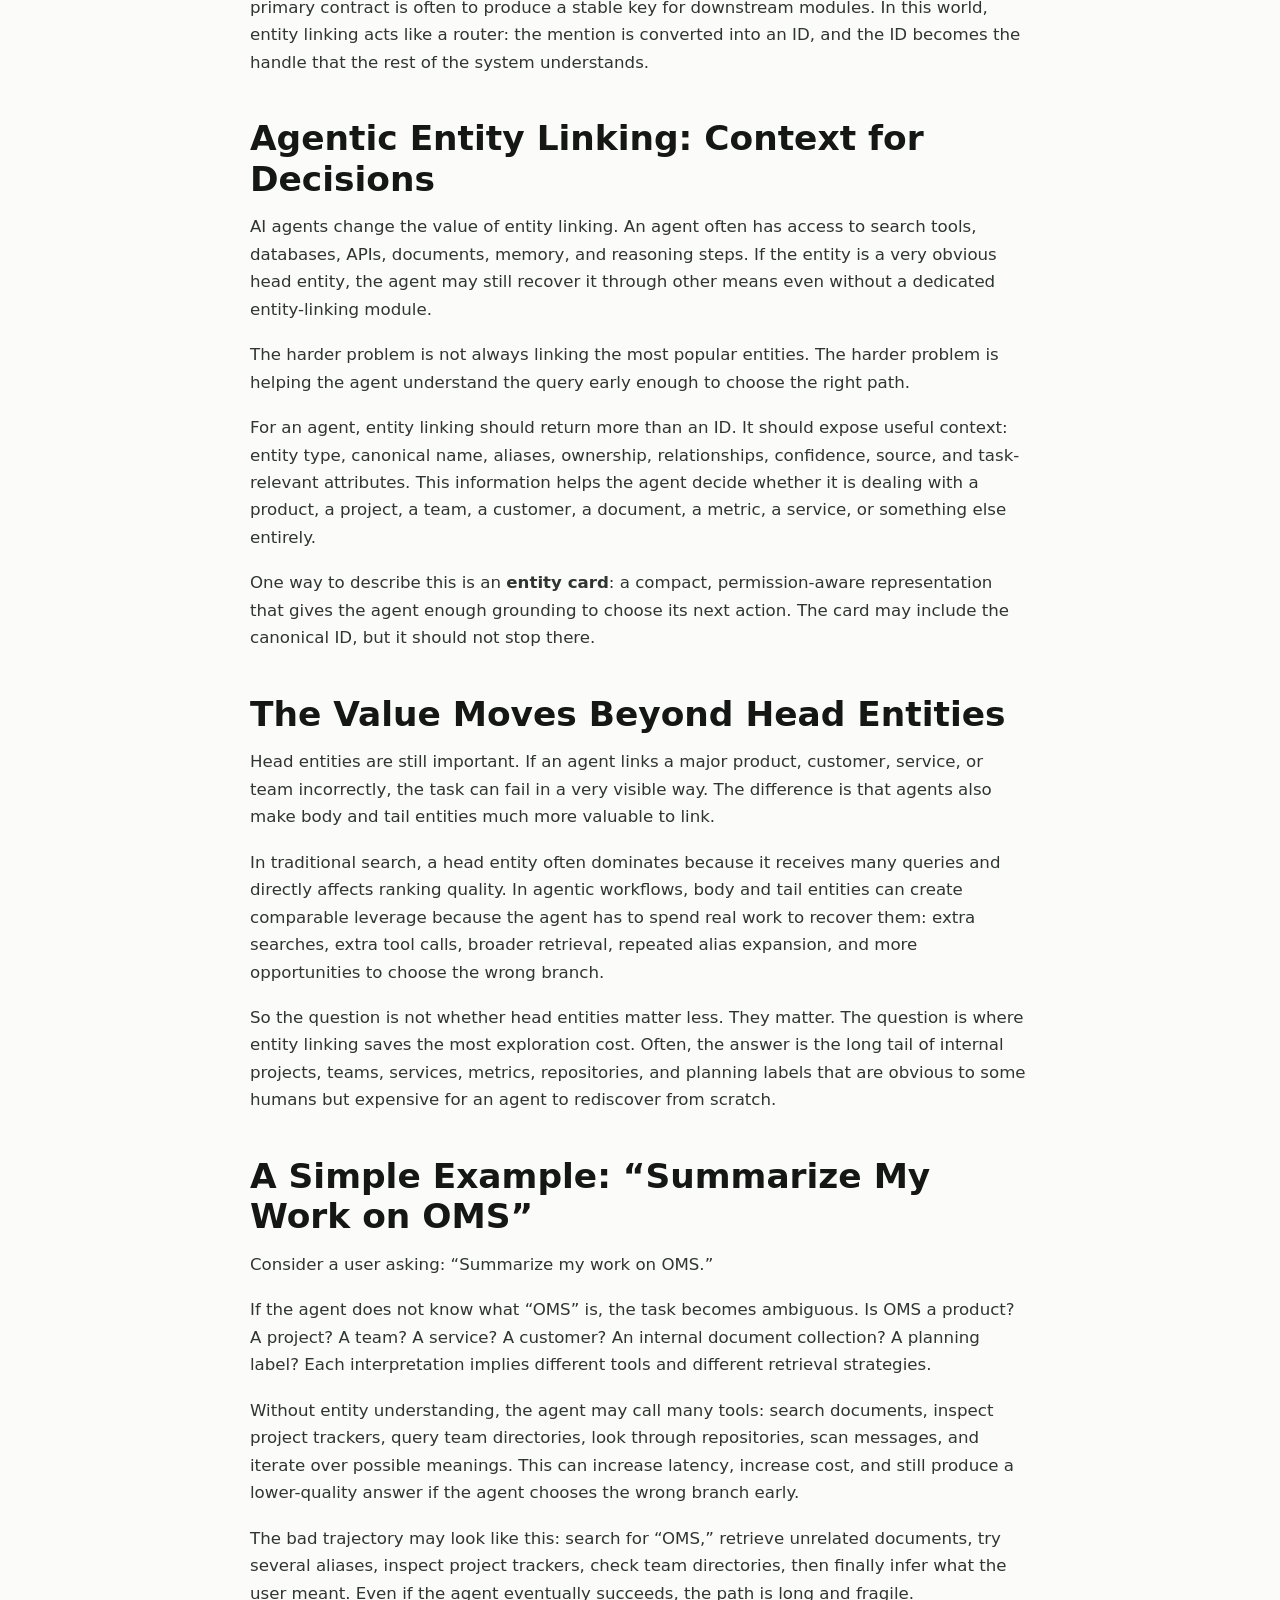
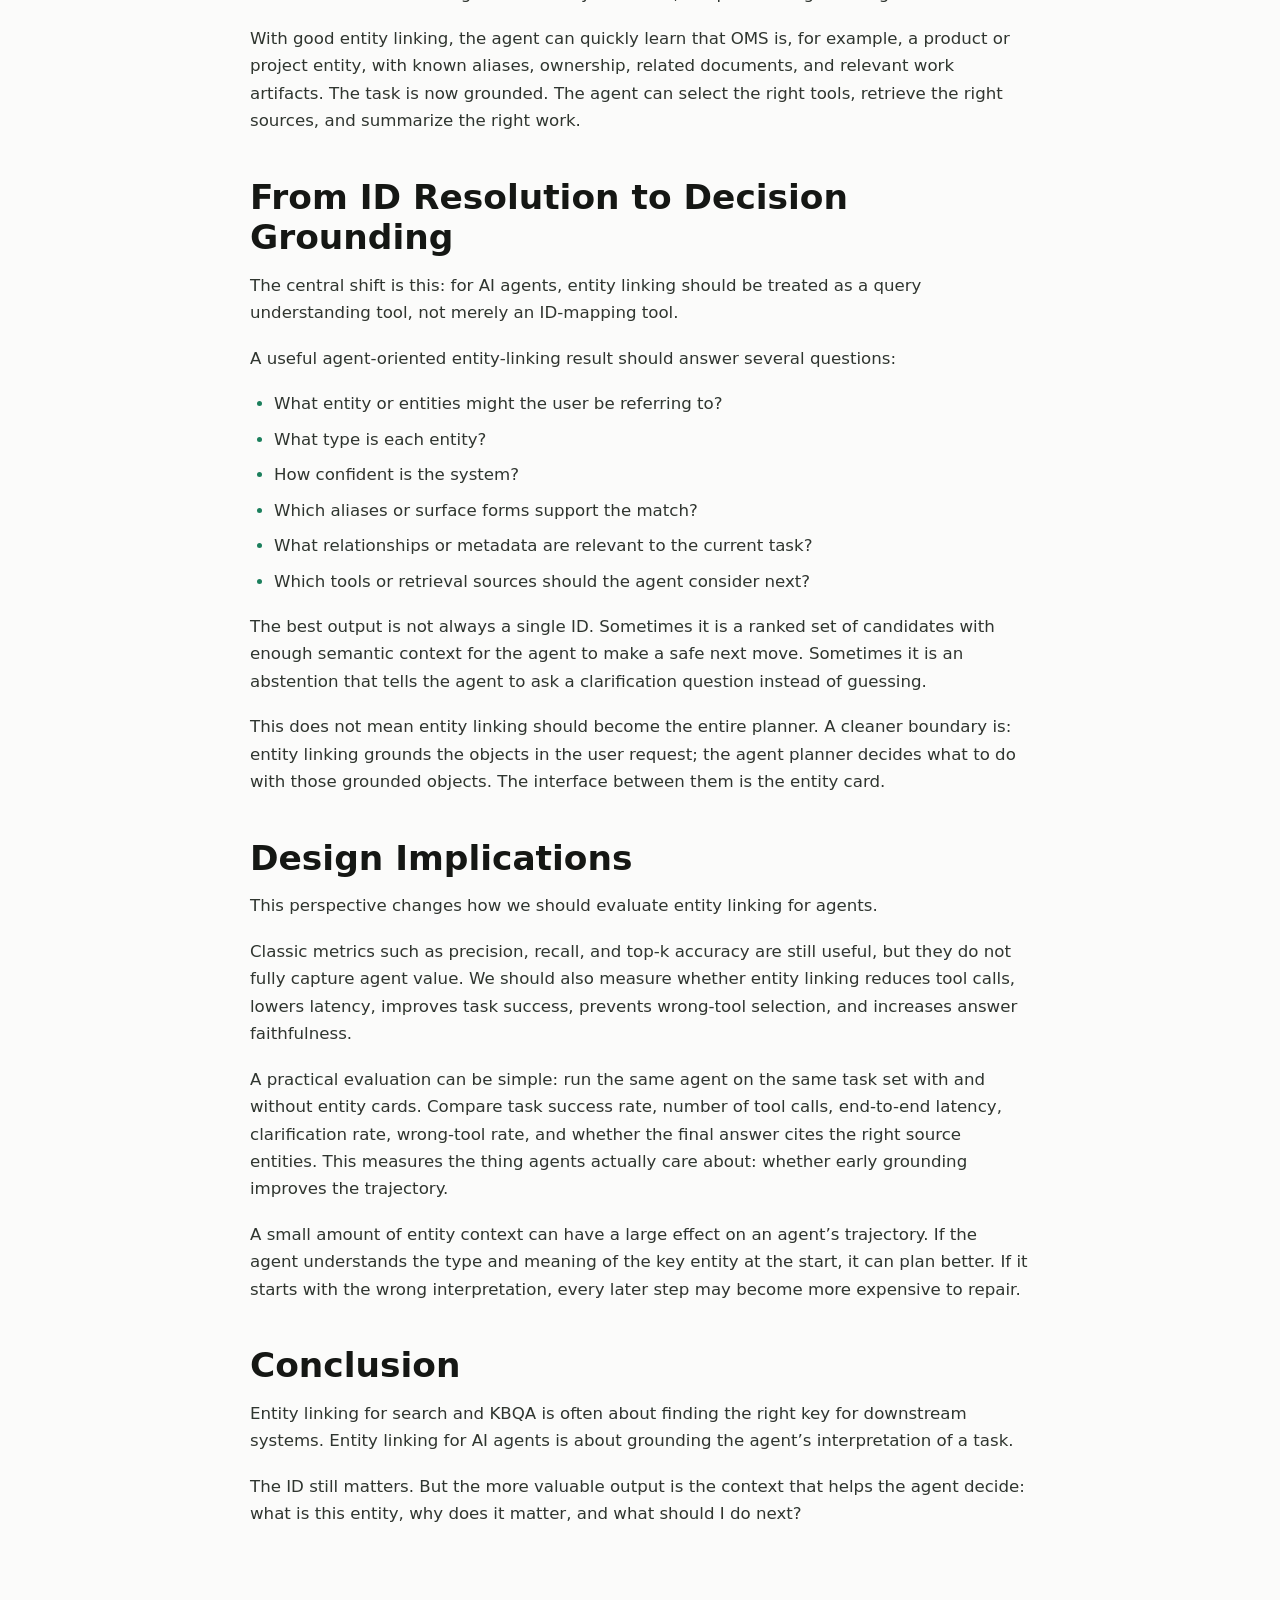
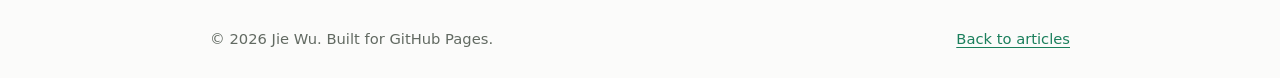
==== commit f1b933fe: "modified homepage" ====
--- a/articles/entity-linking-for-ai-agents.html
+++ b/articles/entity-linking-for-ai-agents.html
@@ -20,12 +20,9 @@
   <body class="article-page">
     <a class="skip-link" href="#main">Skip to content</a>
 
-    <header class="site-header is-scrolled" data-header>
+    <header class="site-header" data-header>
       <nav class="nav" aria-label="Primary navigation">
-        <a class="brand" href="../index.html" aria-label="Back to homepage">
-          <span class="brand-mark" aria-hidden="true">JW</span>
-          <span class="brand-text">Jie Wu</span>
-        </a>
+        <a class="brand" href="../index.html" aria-label="Back to homepage">Jie Wu</a>
 
         <button class="nav-toggle" type="button" aria-expanded="false" aria-controls="nav-links">
           <span class="sr-only">Open navigation</span>
@@ -35,21 +32,19 @@
         </button>
 
         <div class="nav-links" id="nav-links">
-          <a href="../index.html#about">About</a>
-          <a href="../index.html#work">Work</a>
+          <a href="../index.html#research">Research</a>
+          <a href="../index.html#articles">Articles</a>
           <a href="../index.html#publications">Publications</a>
-          <a href="../index.html#stack">Stack</a>
-          <a href="../index.html#notes">Notes</a>
-          <a href="../index.html#contact">Contact</a>
+          <a href="../index.html#links">Links</a>
         </div>
       </nav>
     </header>
 
-    <main id="main">
+    <main class="page" id="main">
       <article class="article">
-        <header class="article-hero">
-          <a class="back-link" href="../index.html#notes">Back to notes</a>
-          <p class="section-kicker">Research Note</p>
+        <header class="article-header">
+          <a class="back-link" href="../index.html#articles">Back to articles</a>
+          <p class="eyebrow">Article</p>
           <h1>Entity Linking for AI Agents</h1>
           <p class="article-subtitle">
             In traditional search and KBQA systems, entity linking is mostly about mapping mentions
@@ -271,7 +266,7 @@
 
     <footer class="footer">
       <p>&copy; <span data-year></span> Jie Wu. Built for GitHub Pages.</p>
-      <a href="../index.html#notes">Back to notes</a>
+      <a href="../index.html#articles">Back to articles</a>
     </footer>
 
     <script src="../script.js"></script>
--- a/styles.css
+++ b/styles.css
@@ -1,20 +1,14 @@
 :root {
-  --bg: #f4f7f5;
-  --bg-strong: #e8f1ec;
-  --ink: #07120f;
-  --muted: #66736f;
-  --line: rgba(7, 18, 15, 0.14);
-  --panel: rgba(255, 255, 255, 0.82);
-  --graphite: #07120f;
-  --graphite-2: #0d1d1a;
-  --cyan: #24c6dc;
-  --green: #4ecb71;
-  --amber: #f0b64a;
-  --coral: #ff705c;
-  --white: #ffffff;
-  --shadow: 0 22px 70px rgba(7, 18, 15, 0.16);
+  --bg: #fbfbfa;
+  --paper: #ffffff;
+  --ink: #151714;
+  --muted: #626a62;
+  --soft: #f2f4f1;
+  --line: #dfe4dd;
+  --accent: #1b7f5c;
+  --accent-soft: #e5f3ed;
+  --max-width: 860px;
   --radius: 8px;
-  --max-width: 1120px;
   color-scheme: light;
 }
 
@@ -29,41 +23,31 @@
 body {
   margin: 0;
   min-width: 320px;
-  background:
-    linear-gradient(180deg, rgba(244, 247, 245, 0.96), rgba(255, 255, 255, 0.9)),
-    radial-gradient(circle at 92% 8%, rgba(36, 198, 220, 0.13), transparent 28%),
-    radial-gradient(circle at 8% 42%, rgba(78, 203, 113, 0.12), transparent 26%),
-    var(--bg);
+  background: var(--bg);
   color: var(--ink);
   font-family:
-    Inter,
     ui-sans-serif,
     system-ui,
     -apple-system,
     BlinkMacSystemFont,
     "Segoe UI",
     sans-serif;
-  line-height: 1.6;
+  line-height: 1.65;
 }
 
 body.nav-open {
   overflow: hidden;
 }
 
-body.article-page {
-  background:
-    linear-gradient(180deg, rgba(7, 18, 15, 0.98) 0, rgba(7, 18, 15, 0.98) 580px, rgba(244, 247, 245, 0.98) 580px),
-    var(--bg);
-}
-
 a {
-  color: inherit;
-  text-decoration: none;
-}
-
-img {
-  display: block;
-  max-width: 100%;
+  color: var(--accent);
+  text-decoration-thickness: 1px;
+  text-underline-offset: 3px;
+}
+
+a:hover,
+a:focus-visible {
+  color: #0f5d43;
 }
 
 .skip-link {
@@ -73,10 +57,10 @@
   z-index: 100;
   transform: translateY(-150%);
   border-radius: var(--radius);
-  background: var(--white);
-  color: var(--ink);
-  padding: 10px 14px;
-  transition: transform 180ms ease;
+  background: var(--ink);
+  color: var(--paper);
+  padding: 8px 12px;
+  transition: transform 160ms ease;
 }
 
 .skip-link:focus {
@@ -95,20 +79,9 @@
 }
 
 .site-header {
-  position: fixed;
-  inset: 0 0 auto;
-  z-index: 20;
-  color: var(--white);
-  transition:
-    background-color 180ms ease,
-    box-shadow 180ms ease,
-    backdrop-filter 180ms ease;
-}
-
-.site-header.is-scrolled {
-  background: rgba(7, 18, 15, 0.82);
-  box-shadow: 0 12px 34px rgba(7, 18, 15, 0.24);
-  backdrop-filter: blur(18px);
+  border-bottom: 1px solid var(--line);
+  background: rgba(251, 251, 250, 0.92);
+  backdrop-filter: blur(12px);
 }
 
 .nav {
@@ -116,572 +89,244 @@
   align-items: center;
   justify-content: space-between;
   width: min(100% - 32px, var(--max-width));
-  min-height: 76px;
+  min-height: 66px;
   margin: 0 auto;
-  gap: 24px;
+  gap: 20px;
 }
 
 .brand {
-  display: inline-flex;
+  color: var(--ink);
+  font-size: 1.05rem;
+  font-weight: 760;
+  text-decoration: none;
+}
+
+.nav-links {
+  display: flex;
   align-items: center;
-  gap: 12px;
-  font-weight: 760;
-}
-
-.brand-mark {
-  display: grid;
-  place-items: center;
-  width: 42px;
-  aspect-ratio: 1;
-  border: 1px solid rgba(36, 198, 220, 0.38);
-  border-radius: var(--radius);
-  background:
-    linear-gradient(135deg, rgba(36, 198, 220, 0.22), rgba(78, 203, 113, 0.16)),
-    rgba(255, 255, 255, 0.08);
-  color: var(--white);
-  font-size: 0.86rem;
-  box-shadow: 0 0 28px rgba(36, 198, 220, 0.18);
-}
-
-.brand-text {
-  font-size: 1.02rem;
-}
-
-.nav-links {
-  display: flex;
-  align-items: center;
-  gap: 8px;
-  color: rgba(255, 255, 255, 0.78);
-  font-size: 0.94rem;
-  font-weight: 660;
+  gap: 18px;
+  font-size: 0.95rem;
 }
 
 .nav-links a {
-  border-radius: var(--radius);
-  padding: 10px 12px;
-  transition:
-    background-color 160ms ease,
-    color 160ms ease;
+  color: var(--muted);
+  font-weight: 650;
+  text-decoration: none;
 }
 
 .nav-links a:hover,
 .nav-links a:focus-visible {
-  background: rgba(255, 255, 255, 0.1);
-  color: var(--white);
+  color: var(--ink);
 }
 
 .nav-toggle {
   display: none;
-  width: 44px;
+  width: 40px;
   aspect-ratio: 1;
-  border: 1px solid rgba(255, 255, 255, 0.2);
-  border-radius: var(--radius);
-  background: rgba(255, 255, 255, 0.08);
-  color: var(--white);
+  border: 1px solid var(--line);
+  border-radius: var(--radius);
+  background: var(--paper);
+  color: var(--ink);
 }
 
 .nav-toggle span[aria-hidden="true"] {
   display: block;
-  width: 18px;
+  width: 17px;
   height: 2px;
   margin: 4px auto;
   border-radius: 999px;
   background: currentColor;
 }
 
-.hero {
-  position: relative;
-  display: grid;
-  align-items: end;
-  min-height: 90svh;
-  padding: 132px 0 66px;
-  overflow: hidden;
-  isolation: isolate;
-  background: var(--graphite);
-  color: var(--white);
-}
-
-.hero::after {
-  content: "";
-  position: absolute;
-  inset: auto 0 0;
-  height: 20%;
-  background: linear-gradient(180deg, rgba(244, 247, 245, 0), var(--bg));
-  z-index: -1;
-}
-
-.hero-image {
-  position: absolute;
-  inset: 0;
-  z-index: -4;
-  width: 100%;
-  height: 100%;
-  object-fit: cover;
-}
-
-.hero-scrim {
-  position: absolute;
-  inset: 0;
-  z-index: -3;
-  background:
-    linear-gradient(90deg, rgba(7, 18, 15, 0.94) 0%, rgba(7, 18, 15, 0.76) 38%, rgba(7, 18, 15, 0.22) 78%),
-    linear-gradient(0deg, rgba(7, 18, 15, 0.72), rgba(7, 18, 15, 0.1));
-}
-
-.hero-grid {
-  position: absolute;
-  inset: 0;
-  z-index: -2;
-  opacity: 0.32;
-  background-image:
-    linear-gradient(rgba(36, 198, 220, 0.16) 1px, transparent 1px),
-    linear-gradient(90deg, rgba(36, 198, 220, 0.12) 1px, transparent 1px);
-  background-size: 56px 56px;
-  mask-image: linear-gradient(90deg, rgba(0, 0, 0, 0.76), transparent 70%);
-}
-
-.hero-content {
+.page {
   width: min(100% - 32px, var(--max-width));
   margin: 0 auto;
 }
 
-.eyebrow,
-.section-kicker {
+.intro {
+  padding: 72px 0 46px;
+  border-bottom: 1px solid var(--line);
+}
+
+.eyebrow {
   margin: 0 0 14px;
-  color: var(--coral);
-  font-size: 0.78rem;
-  font-weight: 850;
+  color: var(--muted);
+  font-size: 0.82rem;
+  font-weight: 720;
   letter-spacing: 0;
   text-transform: uppercase;
 }
 
-.hero h1,
-.section h2,
-.contact-section h2 {
-  margin: 0;
-  font-weight: 820;
-  line-height: 1.04;
+h1,
+h2,
+h3,
+p {
+  margin-top: 0;
+}
+
+h1 {
+  margin-bottom: 16px;
+  font-size: clamp(3.2rem, 8vw, 5.8rem);
+  line-height: 0.98;
   letter-spacing: 0;
 }
 
-.hero h1 {
+h2 {
+  margin-bottom: 18px;
+  font-size: clamp(1.55rem, 3vw, 2.15rem);
+  line-height: 1.18;
+  letter-spacing: 0;
+}
+
+.lede {
   max-width: 760px;
-  color: var(--white);
-  font-size: clamp(4rem, 11vw, 8.8rem);
-}
-
-.hero-copy {
-  max-width: 690px;
-  margin: 24px 0 0;
-  color: rgba(255, 255, 255, 0.78);
-  font-size: clamp(1.08rem, 2vw, 1.36rem);
-}
-
-.hero-actions,
-.contact-actions {
+  margin-bottom: 14px;
+  color: #343a34;
+  font-size: clamp(1.08rem, 2vw, 1.28rem);
+}
+
+.affiliation {
+  margin-bottom: 22px;
+  color: var(--muted);
+  font-weight: 650;
+}
+
+.link-row {
   display: flex;
   flex-wrap: wrap;
-  gap: 12px;
-  margin-top: 32px;
-}
-
-.button {
+  gap: 10px;
+}
+
+.link-row a,
+.section-heading a {
   display: inline-flex;
   align-items: center;
-  justify-content: center;
-  min-height: 48px;
-  border: 1px solid transparent;
-  border-radius: var(--radius);
-  padding: 12px 18px;
-  font-weight: 780;
-  transition:
-    transform 160ms ease,
-    box-shadow 160ms ease,
-    background-color 160ms ease,
-    border-color 160ms ease;
-}
-
-.button:hover,
-.button:focus-visible {
-  transform: translateY(-2px);
-}
-
-.button.primary {
-  background: var(--green);
-  color: var(--graphite);
-  box-shadow: 0 14px 30px rgba(78, 203, 113, 0.24);
-}
-
-.button.secondary {
-  border-color: rgba(255, 255, 255, 0.22);
-  background: rgba(255, 255, 255, 0.08);
-  color: var(--white);
-}
-
-.hero-stats {
-  display: grid;
-  grid-template-columns: repeat(3, minmax(0, 1fr));
-  width: min(100%, 820px);
-  margin: 48px 0 0;
-  border: 1px solid rgba(255, 255, 255, 0.16);
-  border-radius: var(--radius);
-  background: rgba(7, 18, 15, 0.58);
-  box-shadow: 0 24px 70px rgba(7, 18, 15, 0.28);
-  backdrop-filter: blur(16px);
-}
-
-.hero-stats div {
-  padding: 18px;
-}
-
-.hero-stats div + div {
-  border-left: 1px solid rgba(255, 255, 255, 0.14);
-}
-
-.hero-stats dt {
-  margin: 0 0 4px;
-  color: rgba(255, 255, 255, 0.56);
-  font-size: 0.78rem;
-  font-weight: 850;
-  text-transform: uppercase;
-}
-
-.hero-stats dd {
-  margin: 0;
-  color: var(--white);
-  font-size: 0.98rem;
-  font-weight: 780;
+  min-height: 34px;
+  border: 1px solid var(--line);
+  border-radius: var(--radius);
+  background: var(--paper);
+  padding: 6px 10px;
+  color: var(--ink);
+  font-size: 0.92rem;
+  font-weight: 680;
+  text-decoration: none;
+}
+
+.link-row a:hover,
+.link-row a:focus-visible,
+.section-heading a:hover,
+.section-heading a:focus-visible {
+  border-color: #b7c5bb;
+  background: var(--accent-soft);
 }
 
 .section {
-  padding: 92px 0;
-}
-
-.section-inner {
-  width: min(100% - 32px, var(--max-width));
-  margin: 0 auto;
-}
-
-.two-column {
-  display: grid;
-  grid-template-columns: minmax(0, 0.9fr) minmax(0, 1fr);
-  gap: 64px;
-  align-items: start;
-}
-
-.section h2 {
-  max-width: 820px;
-  color: var(--ink);
-  font-size: clamp(2rem, 4vw, 3.9rem);
-}
-
-.prose {
-  color: rgba(7, 18, 15, 0.72);
-  font-size: 1.06rem;
-}
-
-.prose p {
-  margin: 0;
-}
-
-.prose p + p {
-  margin-top: 18px;
-}
-
-.intro-band {
-  background:
-    linear-gradient(135deg, rgba(36, 198, 220, 0.12), rgba(78, 203, 113, 0.1)),
-    var(--bg-strong);
-}
-
-.stack-band {
-  background:
-    linear-gradient(135deg, rgba(7, 18, 15, 0.96), rgba(13, 29, 26, 0.94)),
-    var(--graphite);
-  color: var(--white);
-}
-
-.stack-band h2 {
-  color: var(--white);
+  padding: 44px 0;
+  border-bottom: 1px solid var(--line);
+}
+
+.section > p {
+  max-width: 740px;
+  color: #343a34;
 }
 
 .section-heading {
-  display: flex;
-  align-items: end;
-  justify-content: space-between;
-  gap: 24px;
-  margin-bottom: 34px;
-}
-
-.text-link {
-  display: inline-flex;
-  align-items: center;
-  min-height: 40px;
-  border-bottom: 2px solid var(--green);
-  color: var(--graphite-2);
-  font-weight: 820;
-}
-
-.profile-links {
-  display: flex;
-  flex-wrap: wrap;
-  gap: 18px;
-}
-
-.project-grid,
-.signal-grid {
-  display: grid;
-  grid-template-columns: repeat(3, minmax(0, 1fr));
-  gap: 18px;
-}
-
-.publications-band {
-  background:
-    linear-gradient(135deg, rgba(36, 198, 220, 0.08), rgba(78, 203, 113, 0.08)),
-    #f8fbfa;
-}
-
-.research-profile {
-  display: grid;
-  grid-template-columns: minmax(0, 0.9fr) minmax(0, 1.1fr);
-  gap: 18px;
-  margin-bottom: 24px;
-}
-
-.profile-panel,
-.publication-item {
-  border: 1px solid var(--line);
-  border-radius: var(--radius);
-  background: rgba(255, 255, 255, 0.86);
-  box-shadow: 0 16px 44px rgba(7, 18, 15, 0.07);
-}
-
-.profile-panel {
-  padding: 24px;
-}
-
-.profile-label {
-  color: var(--coral);
-  font-size: 0.78rem;
-  font-weight: 860;
-  text-transform: uppercase;
-}
-
-.profile-panel h3 {
-  margin: 52px 0 12px;
-  font-size: 1.48rem;
-  line-height: 1.18;
-}
-
-.profile-panel p {
-  margin: 0;
-  color: rgba(7, 18, 15, 0.68);
-}
-
-.topic-cloud {
-  display: flex;
-  flex-wrap: wrap;
-  align-content: flex-start;
-  gap: 10px;
-  border: 1px solid var(--line);
-  border-radius: var(--radius);
-  background:
-    linear-gradient(135deg, rgba(7, 18, 15, 0.94), rgba(13, 29, 26, 0.9)),
-    var(--graphite);
-  padding: 22px;
-}
-
-.topic-cloud span {
-  border: 1px solid rgba(255, 255, 255, 0.16);
-  border-radius: var(--radius);
-  background: rgba(255, 255, 255, 0.07);
-  color: rgba(255, 255, 255, 0.82);
-  padding: 8px 10px;
-  font-size: 0.88rem;
-  font-weight: 760;
-}
-
-.publication-list {
-  display: grid;
-  gap: 12px;
-}
-
-.publication-item {
-  display: grid;
-  grid-template-columns: minmax(0, 1fr) auto;
-  gap: 18px;
-  align-items: center;
-  padding: 20px 22px;
-}
-
-.publication-item h3 {
-  margin: 0 0 8px;
-  font-size: 1.1rem;
-  line-height: 1.28;
-}
-
-.publication-item p {
-  margin: 0 0 8px;
-  color: rgba(7, 18, 15, 0.62);
-}
-
-.publication-item span {
-  color: #0f7a59;
-  font-size: 0.82rem;
-  font-weight: 820;
-  text-transform: uppercase;
-}
-
-.publication-item a {
-  border-bottom: 2px solid var(--green);
-  font-weight: 820;
-}
-
-.project-card,
-.signal-card {
-  border-radius: var(--radius);
-}
-
-.project-card {
-  display: flex;
-  flex-direction: column;
-  min-height: 382px;
-  border: 1px solid var(--line);
-  background: var(--white);
-  padding: 24px;
-  box-shadow: 0 16px 44px rgba(7, 18, 15, 0.08);
-}
-
-.project-card.accent {
-  background:
-    linear-gradient(135deg, rgba(36, 198, 220, 0.11), rgba(255, 255, 255, 0.86)),
-    #eefafd;
-}
-
-.project-card.dark {
-  background:
-    linear-gradient(135deg, rgba(36, 198, 220, 0.12), rgba(78, 203, 113, 0.1)),
-    var(--graphite-2);
-  color: var(--white);
-}
-
-.project-meta {
-  display: flex;
-  justify-content: space-between;
-  gap: 16px;
-  color: var(--muted);
-  font-size: 0.78rem;
-  font-weight: 860;
-  text-transform: uppercase;
-}
-
-.project-card.dark .project-meta,
-.project-card.dark p {
-  color: rgba(255, 255, 255, 0.7);
-}
-
-.project-card h3 {
-  margin: auto 0 14px;
-  font-size: 1.58rem;
-  line-height: 1.18;
-}
-
-.project-card p {
-  margin: 0;
-  color: rgba(7, 18, 15, 0.68);
-}
-
-.project-card a {
-  align-self: flex-start;
-  margin-top: 30px;
-  border-bottom: 2px solid currentColor;
-  font-weight: 820;
-}
-
-.signal-grid {
-  grid-template-columns: repeat(4, minmax(0, 1fr));
-}
-
-.signal-card {
-  min-height: 238px;
-  border: 1px solid rgba(255, 255, 255, 0.13);
-  background:
-    linear-gradient(180deg, rgba(255, 255, 255, 0.08), rgba(255, 255, 255, 0.03));
-  padding: 22px;
-}
-
-.signal-card span {
-  color: var(--green);
-  font-size: 0.8rem;
-  font-weight: 860;
-  text-transform: uppercase;
-}
-
-.signal-card p {
-  margin: 72px 0 0;
-  color: rgba(255, 255, 255, 0.72);
-}
-
-.writing-list {
-  display: grid;
-  border-top: 1px solid var(--line);
-}
-
-.writing-item {
   display: flex;
   align-items: center;
   justify-content: space-between;
   gap: 18px;
-  min-height: 82px;
-  border-bottom: 1px solid var(--line);
-  color: var(--ink);
-  font-size: 1.18rem;
-  font-weight: 780;
-  transition:
-    color 160ms ease,
-    padding-left 160ms ease;
-}
-
-.writing-item:hover,
-.writing-item:focus-visible {
-  padding-left: 10px;
-  color: #0f7a59;
-}
-
-.writing-item small {
+  margin-bottom: 18px;
+}
+
+.section-heading h2 {
+  margin-bottom: 0;
+}
+
+.tag-list {
+  display: flex;
+  flex-wrap: wrap;
+  gap: 8px;
+  margin: 22px 0 0;
+  padding: 0;
+  list-style: none;
+}
+
+.tag-list li {
+  border: 1px solid var(--line);
+  border-radius: var(--radius);
+  background: var(--soft);
+  padding: 5px 9px;
+  color: #394039;
+  font-size: 0.92rem;
+  font-weight: 640;
+}
+
+.note-list {
+  display: grid;
+  gap: 12px;
+}
+
+.note-item {
+  display: block;
+  border: 1px solid var(--line);
+  border-radius: var(--radius);
+  background: var(--paper);
+  padding: 18px;
+  color: var(--ink);
+  text-decoration: none;
+}
+
+.note-item:hover,
+.note-item:focus-visible {
+  border-color: #b7c5bb;
+  background: #fcfdfc;
+}
+
+.note-item span {
+  display: block;
+  margin-bottom: 8px;
   color: var(--muted);
   font-size: 0.78rem;
-  font-weight: 860;
+  font-weight: 760;
   text-transform: uppercase;
 }
 
-.contact-section {
-  padding: 104px 0;
-  background:
-    linear-gradient(135deg, rgba(36, 198, 220, 0.08), rgba(78, 203, 113, 0.1)),
-    var(--graphite);
-  color: var(--white);
-}
-
-.contact-inner {
-  width: min(100% - 32px, 900px);
-  margin: 0 auto;
-  text-align: center;
-}
-
-.contact-section h2 {
-  color: var(--white);
-  font-size: clamp(2rem, 4.6vw, 4.2rem);
-}
-
-.contact-actions {
-  justify-content: center;
-}
-
-.contact-section .button.secondary {
-  border-color: rgba(255, 255, 255, 0.22);
-  background: rgba(255, 255, 255, 0.08);
-  color: var(--white);
+.note-item strong {
+  display: block;
+  margin-bottom: 8px;
+  font-size: 1.12rem;
+}
+
+.note-item p {
+  margin-bottom: 0;
+  color: #4b534b;
+}
+
+.note-item.muted {
+  background: transparent;
+}
+
+.publication-list {
+  display: grid;
+  gap: 18px;
+  margin: 0;
+  padding-left: 22px;
+}
+
+.publication-list li {
+  padding-left: 4px;
+}
+
+.publication-list a {
+  color: var(--ink);
+  font-weight: 720;
+}
+
+.publication-list span {
+  display: block;
+  margin-top: 4px;
+  color: var(--muted);
+  font-size: 0.95rem;
 }
 
 .footer {
@@ -690,7 +335,7 @@
   justify-content: space-between;
   gap: 18px;
   width: min(100% - 32px, var(--max-width));
-  min-height: 84px;
+  min-height: 78px;
   margin: 0 auto;
   color: var(--muted);
   font-size: 0.92rem;
@@ -700,132 +345,100 @@
   margin: 0;
 }
 
-.footer a {
-  font-weight: 820;
+.article-page .page {
+  width: min(100% - 32px, 780px);
 }
 
 .article {
-  width: min(100% - 32px, 920px);
-  margin: 0 auto;
-  padding: 132px 0 76px;
-}
-
-.article-hero {
-  color: var(--white);
+  padding: 54px 0;
 }
 
 .back-link {
-  display: inline-flex;
+  display: inline-block;
   margin-bottom: 34px;
-  border-bottom: 2px solid rgba(78, 203, 113, 0.85);
-  color: rgba(255, 255, 255, 0.82);
-  font-weight: 780;
-}
-
-.article-hero h1 {
-  max-width: 900px;
-  margin: 0;
-  color: var(--white);
-  font-size: clamp(2.8rem, 7vw, 5.9rem);
-  font-weight: 830;
-  line-height: 1.02;
-  letter-spacing: 0;
+  font-size: 0.95rem;
+}
+
+.article-header {
+  padding-bottom: 28px;
+  border-bottom: 1px solid var(--line);
+}
+
+.article-header h1 {
+  margin-bottom: 18px;
+  font-size: clamp(2.4rem, 7vw, 4.6rem);
+  line-height: 1.03;
 }
 
 .article-subtitle {
-  max-width: 780px;
-  margin: 26px 0 0;
-  color: rgba(255, 255, 255, 0.76);
-  font-size: clamp(1.08rem, 2vw, 1.34rem);
+  max-width: 720px;
+  margin-bottom: 18px;
+  color: #3c443d;
+  font-size: clamp(1.06rem, 2vw, 1.25rem);
 }
 
 .article-meta {
   display: flex;
   flex-wrap: wrap;
-  gap: 10px;
-  margin-top: 30px;
+  gap: 8px;
 }
 
 .article-meta span {
-  border: 1px solid rgba(255, 255, 255, 0.16);
-  border-radius: var(--radius);
-  background: rgba(255, 255, 255, 0.08);
-  padding: 8px 10px;
-  color: rgba(255, 255, 255, 0.72);
-  font-size: 0.84rem;
-  font-weight: 760;
+  border: 1px solid var(--line);
+  border-radius: var(--radius);
+  background: var(--soft);
+  padding: 4px 8px;
+  color: var(--muted);
+  font-size: 0.82rem;
+  font-weight: 680;
 }
 
 .article-body {
-  margin-top: 76px;
-  border: 1px solid var(--line);
-  border-radius: var(--radius);
-  background: rgba(255, 255, 255, 0.92);
-  box-shadow: 0 24px 70px rgba(7, 18, 15, 0.1);
-  padding: clamp(28px, 5vw, 58px);
+  padding-top: 34px;
 }
 
 .article-body p,
 .article-body li {
-  color: rgba(7, 18, 15, 0.76);
-  font-size: 1.08rem;
+  color: #2f352f;
+  font-size: 1.04rem;
 }
 
 .article-body p {
-  margin: 0;
-}
-
-.article-body p + p,
-.article-body ul + p,
-.article-body p + ul {
-  margin-top: 18px;
+  margin-bottom: 18px;
 }
 
 .article-body h2 {
-  margin: 48px 0 16px;
-  color: var(--ink);
-  font-size: clamp(1.8rem, 3vw, 2.55rem);
-  line-height: 1.1;
-  letter-spacing: 0;
-}
-
-.article-body h2:first-child {
-  margin-top: 0;
+  margin-top: 42px;
+  margin-bottom: 14px;
 }
 
 .article-body ul {
   display: grid;
-  gap: 10px;
-  margin-bottom: 0;
+  gap: 8px;
+  margin: 0 0 18px;
   padding-left: 24px;
 }
 
 .article-body li::marker {
-  color: #0f8f67;
-}
-
-@media (max-width: 960px) {
-  .signal-grid {
-    grid-template-columns: repeat(2, minmax(0, 1fr));
-  }
-}
-
-@media (max-width: 860px) {
+  color: var(--accent);
+}
+
+@media (max-width: 700px) {
   .nav-toggle {
     display: block;
   }
 
   .nav-links {
     position: fixed;
-    inset: 76px 16px auto;
+    inset: 72px 16px auto;
     display: grid;
     gap: 4px;
-    border: 1px solid rgba(255, 255, 255, 0.14);
+    border: 1px solid var(--line);
     border-radius: var(--radius);
-    background: rgba(7, 18, 15, 0.94);
+    background: var(--paper);
     padding: 10px;
-    box-shadow: var(--shadow);
-    transform: translateY(-16px);
+    box-shadow: 0 18px 45px rgba(21, 23, 20, 0.12);
+    transform: translateY(-12px);
     opacity: 0;
     pointer-events: none;
     transition:
@@ -839,109 +452,24 @@
     pointer-events: auto;
   }
 
-  .hero {
-    min-height: auto;
-    padding: 118px 0 54px;
-  }
-
-  .hero-scrim {
-    background:
-      linear-gradient(90deg, rgba(7, 18, 15, 0.96), rgba(7, 18, 15, 0.68)),
-      linear-gradient(0deg, rgba(7, 18, 15, 0.76), rgba(7, 18, 15, 0.18));
-  }
-
-  .hero h1 {
-    font-size: clamp(3.4rem, 18vw, 5.6rem);
-  }
-
-  .hero-stats,
-  .two-column,
-  .project-grid,
-  .research-profile {
-    grid-template-columns: 1fr;
-  }
-
-  .hero-stats div + div {
-    border-top: 1px solid rgba(255, 255, 255, 0.14);
-    border-left: 0;
-  }
-
-  .section {
-    padding: 70px 0;
+  .nav-links a {
+    padding: 8px 10px;
+  }
+
+  .intro {
+    padding-top: 54px;
   }
 
   .section-heading {
-    align-items: start;
+    align-items: flex-start;
     flex-direction: column;
-  }
-
-  .project-card {
-    min-height: 300px;
-  }
-}
-
-@media (max-width: 620px) {
-  .nav {
-    width: min(100% - 24px, var(--max-width));
-  }
-
-  .brand-text {
-    display: none;
-  }
-
-  .hero-content,
-  .section-inner,
-  .contact-inner,
-  .footer {
-    width: min(100% - 24px, var(--max-width));
-  }
-
-  .hero-actions,
-  .contact-actions {
-    flex-direction: column;
-  }
-
-  .button {
-    width: 100%;
-  }
-
-  .signal-grid {
-    grid-template-columns: 1fr;
-  }
-
-  .signal-card {
-    min-height: 190px;
-  }
-
-  .signal-card p {
-    margin-top: 46px;
-  }
-
-  .writing-item {
-    align-items: start;
-    flex-direction: column;
-    justify-content: center;
-    min-height: 104px;
-  }
-
-  .publication-item {
-    grid-template-columns: 1fr;
   }
 
   .footer {
     flex-direction: column;
     align-items: flex-start;
     justify-content: center;
-    padding: 24px 0;
-  }
-
-  .article {
-    width: min(100% - 24px, 920px);
-    padding-top: 112px;
-  }
-
-  .article-body {
-    margin-top: 54px;
+    padding: 20px 0;
   }
 }
 
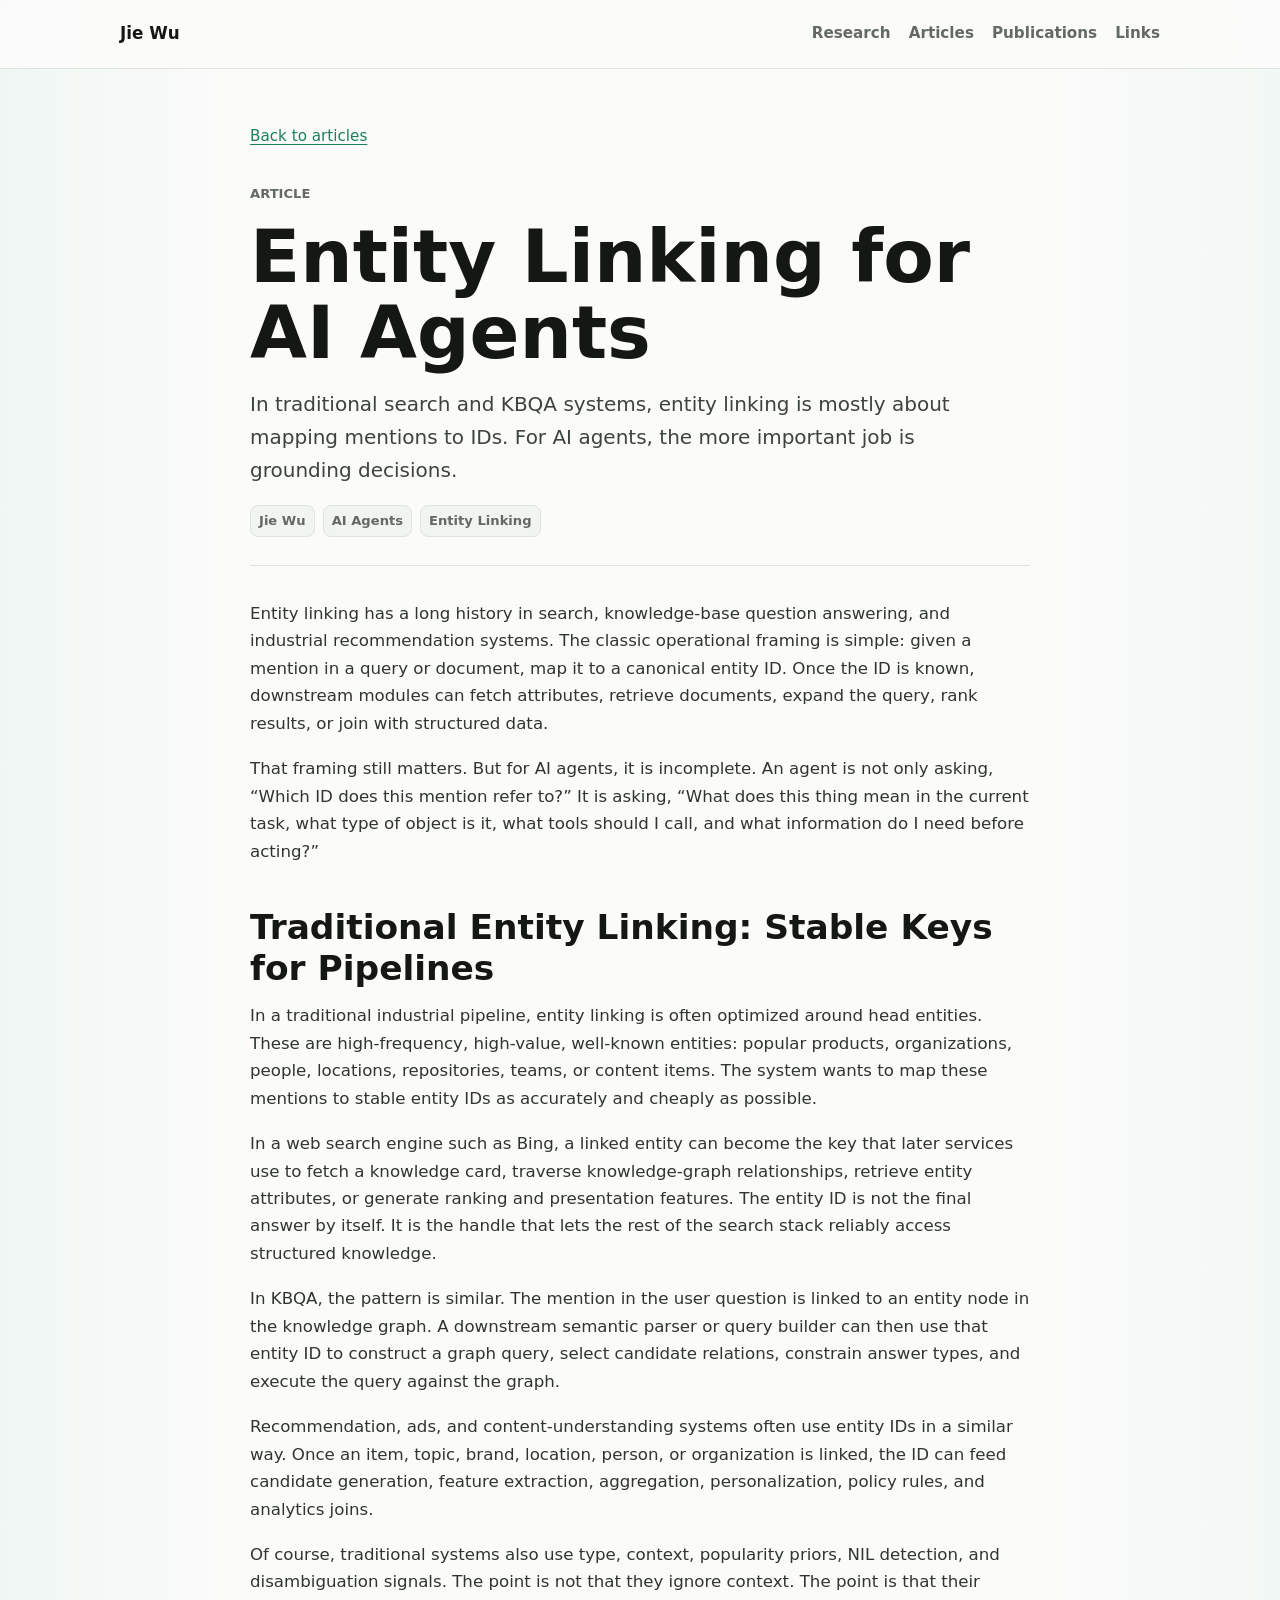
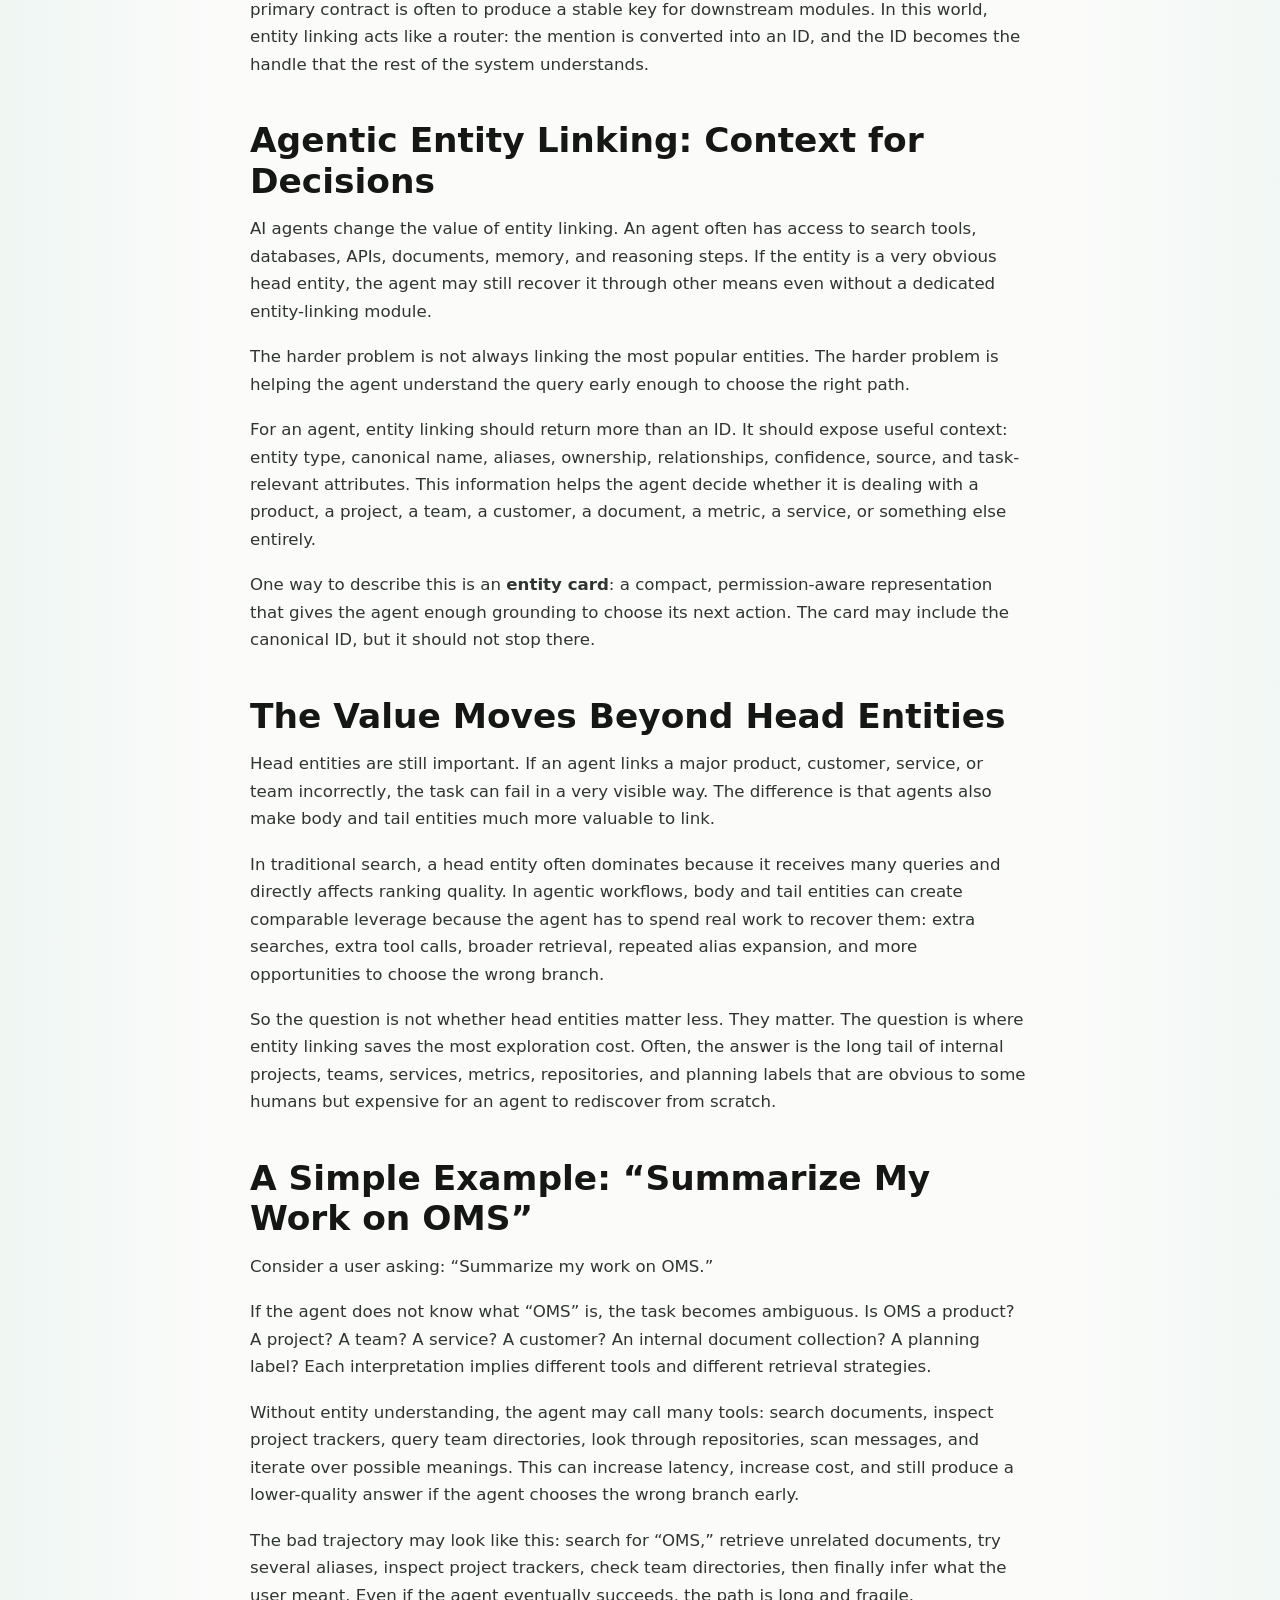
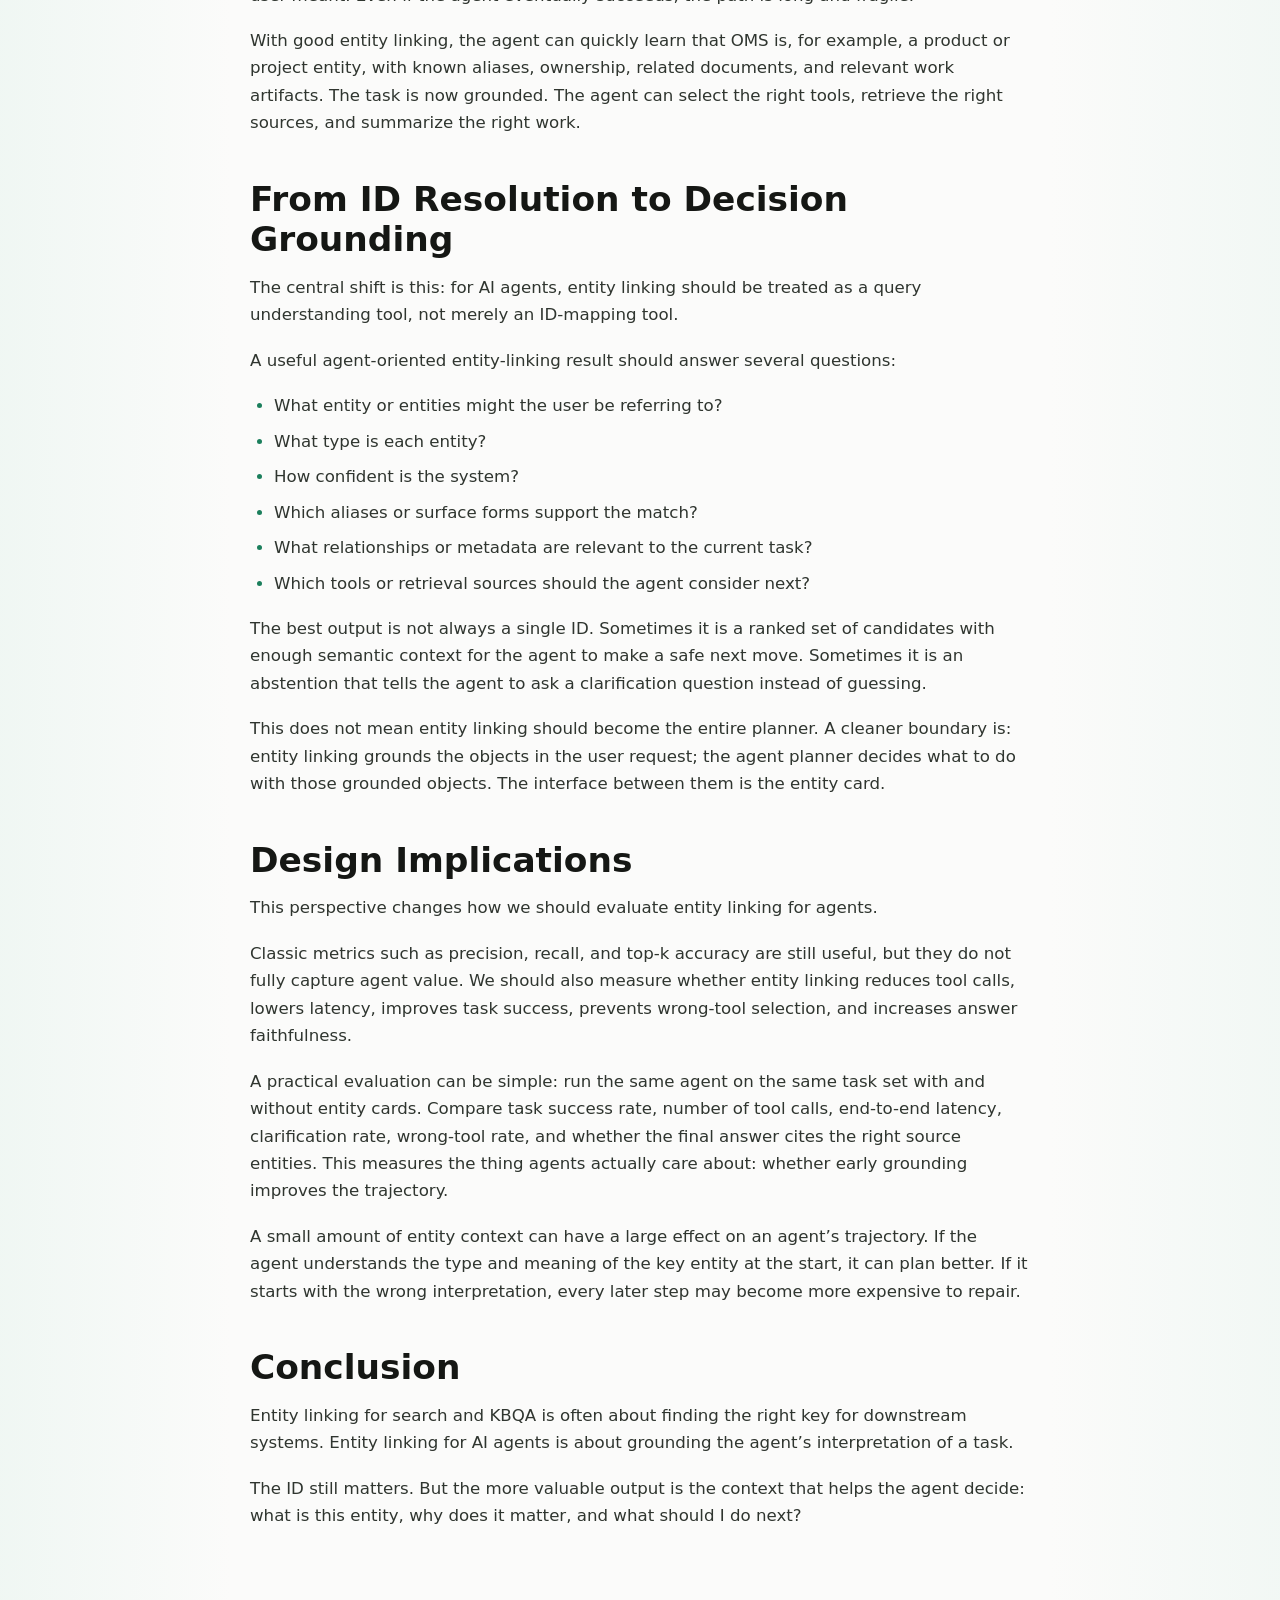
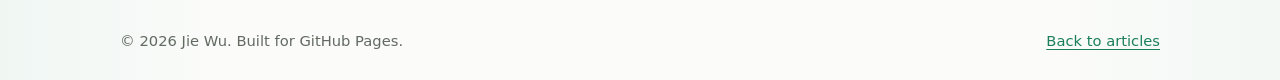
==== commit bc0783a2: "change ui" ====
--- a/articles/entity-linking-for-ai-agents.html
+++ b/articles/entity-linking-for-ai-agents.html
@@ -15,7 +15,7 @@
     <meta property="og:type" content="article">
     <meta property="og:image" content="../assets/hero-ai.png">
     <title>Entity Linking for AI Agents | Jie Wu</title>
-    <link rel="stylesheet" href="../styles.css">
+    <link rel="stylesheet" href="../styles.css?v=20260619-research-3">
   </head>
   <body class="article-page">
     <a class="skip-link" href="#main">Skip to content</a>
--- a/styles.css
+++ b/styles.css
@@ -7,7 +7,8 @@
   --line: #dfe4dd;
   --accent: #1b7f5c;
   --accent-soft: #e5f3ed;
-  --max-width: 860px;
+  --max-width: 1040px;
+  --content-width: 780px;
   --radius: 8px;
   color-scheme: light;
 }
@@ -23,7 +24,9 @@
 body {
   margin: 0;
   min-width: 320px;
-  background: var(--bg);
+  background:
+    linear-gradient(90deg, rgba(229, 243, 237, 0.52) 0, transparent 18%, transparent 82%, rgba(229, 243, 237, 0.42) 100%),
+    var(--bg);
   color: var(--ink);
   font-family:
     ui-sans-serif,
@@ -89,7 +92,7 @@
   align-items: center;
   justify-content: space-between;
   width: min(100% - 32px, var(--max-width));
-  min-height: 66px;
+  min-height: 68px;
   margin: 0 auto;
   gap: 20px;
 }
@@ -144,7 +147,11 @@
 }
 
 .intro {
-  padding: 72px 0 46px;
+  display: grid;
+  grid-template-columns: minmax(0, 1fr) 300px;
+  gap: 46px;
+  align-items: end;
+  padding: 78px 0 52px;
   border-bottom: 1px solid var(--line);
 }
 
@@ -166,7 +173,7 @@
 
 h1 {
   margin-bottom: 16px;
-  font-size: clamp(3.2rem, 8vw, 5.8rem);
+  font-size: clamp(3.4rem, 8vw, 6.4rem);
   line-height: 0.98;
   letter-spacing: 0;
 }
@@ -179,10 +186,42 @@
 }
 
 .lede {
-  max-width: 760px;
+  max-width: 720px;
   margin-bottom: 14px;
   color: #343a34;
   font-size: clamp(1.08rem, 2vw, 1.28rem);
+}
+
+.profile-summary {
+  border: 1px solid var(--line);
+  border-radius: var(--radius);
+  background:
+    linear-gradient(180deg, rgba(255, 255, 255, 0.82), rgba(242, 244, 241, 0.92)),
+    var(--paper);
+  box-shadow: 0 18px 50px rgba(21, 23, 20, 0.07);
+}
+
+.profile-summary div {
+  padding: 18px;
+}
+
+.profile-summary div + div {
+  border-top: 1px solid var(--line);
+}
+
+.profile-summary span {
+  display: block;
+  margin-bottom: 4px;
+  color: var(--muted);
+  font-size: 0.78rem;
+  font-weight: 760;
+  text-transform: uppercase;
+}
+
+.profile-summary strong {
+  display: block;
+  font-size: 1.02rem;
+  line-height: 1.25;
 }
 
 .affiliation {
@@ -221,12 +260,12 @@
 }
 
 .section {
-  padding: 44px 0;
+  padding: 50px 0;
   border-bottom: 1px solid var(--line);
 }
 
 .section > p {
-  max-width: 740px;
+  max-width: var(--content-width);
   color: #343a34;
 }
 
@@ -261,69 +300,78 @@
   font-weight: 640;
 }
 
-.note-list {
+.article-list {
   display: grid;
-  gap: 12px;
+  gap: 0;
+  border-top: 1px solid var(--line);
 }
 
 .note-item {
-  display: block;
-  border: 1px solid var(--line);
-  border-radius: var(--radius);
-  background: var(--paper);
-  padding: 18px;
+  display: grid;
+  grid-template-columns: 100px minmax(0, 0.68fr) minmax(0, 1fr);
+  gap: 18px;
+  align-items: baseline;
+  border-bottom: 1px solid var(--line);
+  padding: 18px 0;
   color: var(--ink);
   text-decoration: none;
 }
 
 .note-item:hover,
 .note-item:focus-visible {
-  border-color: #b7c5bb;
-  background: #fcfdfc;
-}
-
-.note-item span {
-  display: block;
-  margin-bottom: 8px;
+  color: var(--accent);
+}
+
+.item-meta {
   color: var(--muted);
   font-size: 0.78rem;
   font-weight: 760;
   text-transform: uppercase;
 }
 
-.note-item strong {
-  display: block;
-  margin-bottom: 8px;
+.item-title {
   font-size: 1.12rem;
-}
-
-.note-item p {
-  margin-bottom: 0;
+  font-weight: 760;
+  line-height: 1.25;
+}
+
+.item-desc {
   color: #4b534b;
-}
-
-.note-item.muted {
-  background: transparent;
+  font-size: 0.98rem;
+  line-height: 1.45;
 }
 
 .publication-list {
   display: grid;
-  gap: 18px;
+  gap: 0;
   margin: 0;
-  padding-left: 22px;
-}
-
-.publication-list li {
-  padding-left: 4px;
-}
-
-.publication-list a {
+}
+
+.publication-item {
+  display: grid;
+  grid-template-columns: 58px minmax(0, 1fr);
+  gap: 16px;
+  padding: 18px 0;
+  border-bottom: 1px solid var(--line);
+}
+
+.publication-item time {
+  color: var(--muted);
+  font-size: 0.9rem;
+  font-weight: 760;
+  line-height: 1.65;
+  grid-row: 1 / span 2;
+}
+
+.publication-item a {
   color: var(--ink);
   font-weight: 720;
-}
-
-.publication-list span {
+  grid-column: 2;
+}
+
+.publication-item span {
   display: block;
+  grid-column: 2;
   margin-top: 4px;
   color: var(--muted);
   font-size: 0.95rem;
@@ -346,7 +394,7 @@
 }
 
 .article-page .page {
-  width: min(100% - 32px, 780px);
+  width: min(100% - 32px, var(--content-width));
 }
 
 .article {
@@ -457,12 +505,31 @@
   }
 
   .intro {
+    grid-template-columns: 1fr;
+    gap: 26px;
     padding-top: 54px;
   }
 
   .section-heading {
     align-items: flex-start;
     flex-direction: column;
+  }
+
+  .note-item {
+    grid-template-columns: 1fr;
+    gap: 6px;
+  }
+
+  .publication-item {
+    grid-template-columns: 1fr;
+    gap: 4px;
+  }
+
+  .publication-item time,
+  .publication-item a,
+  .publication-item span {
+    grid-column: 1;
+    grid-row: auto;
   }
 
   .footer {
